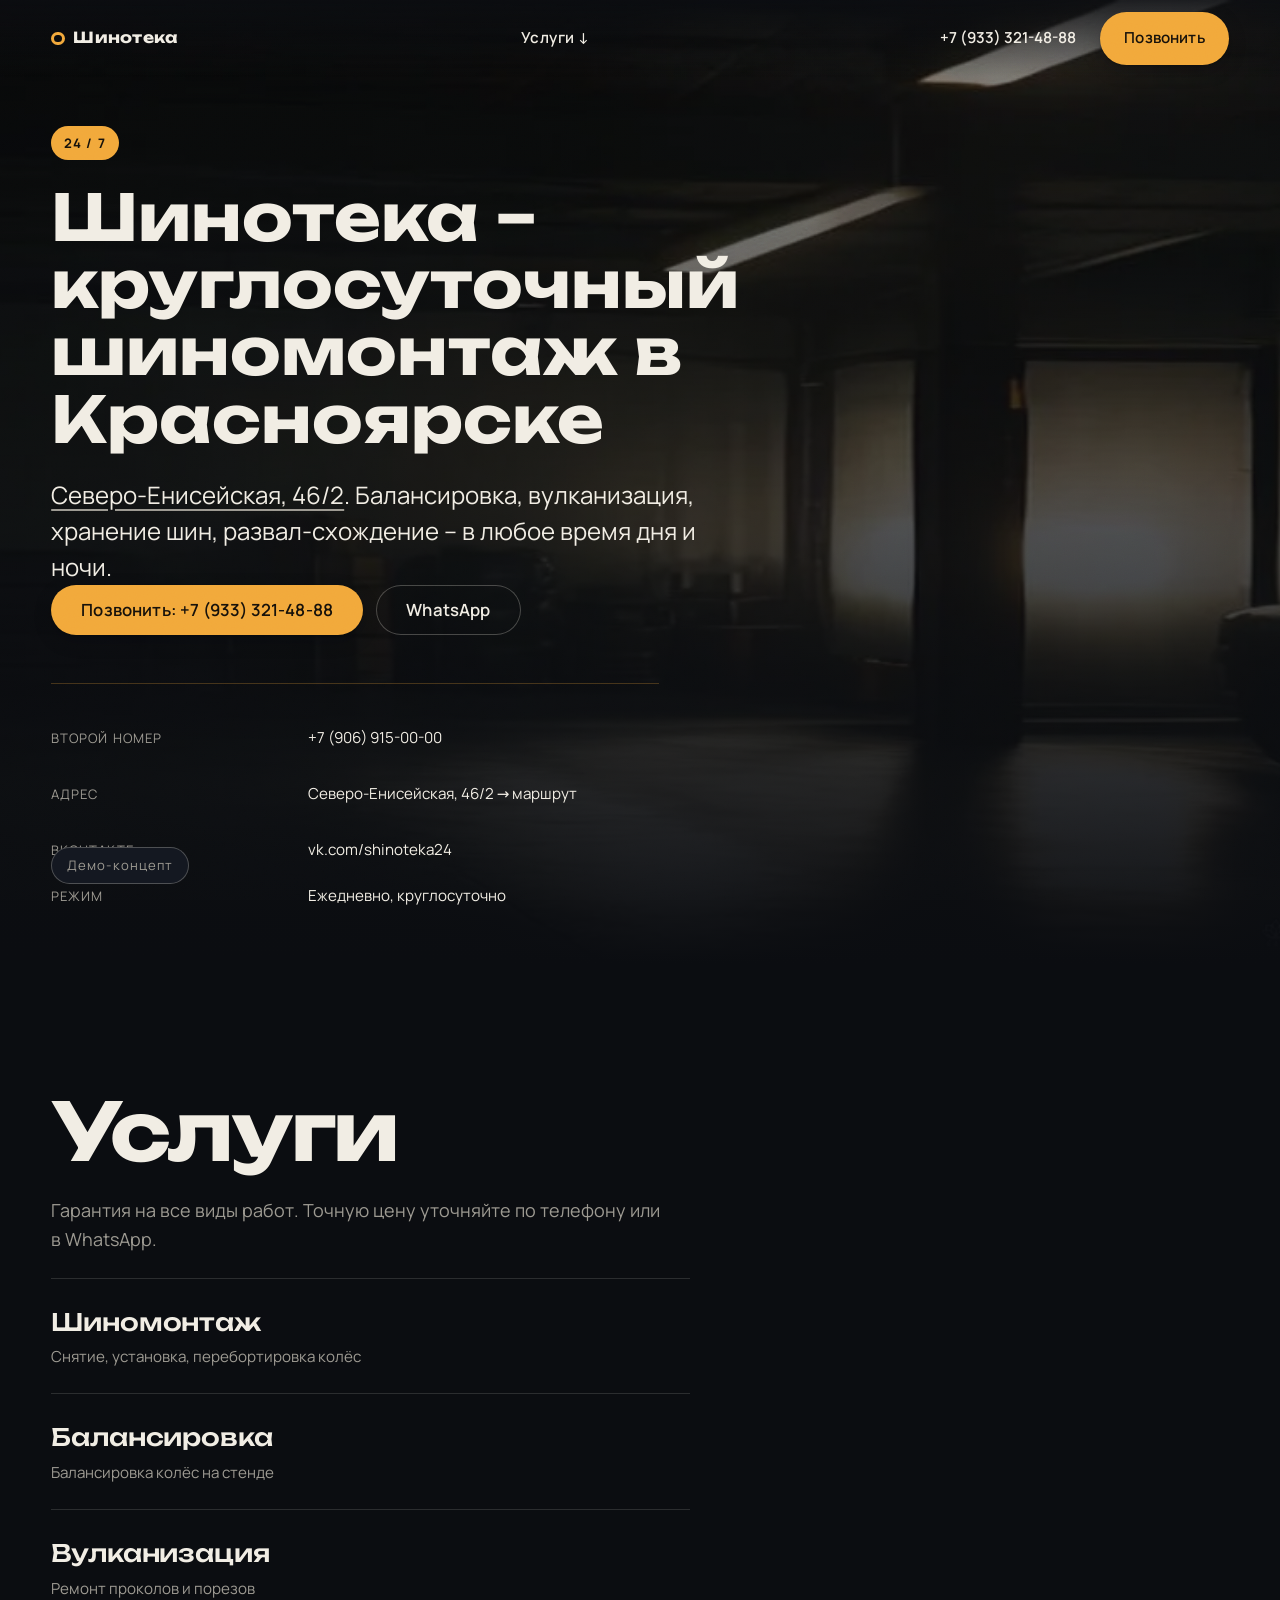
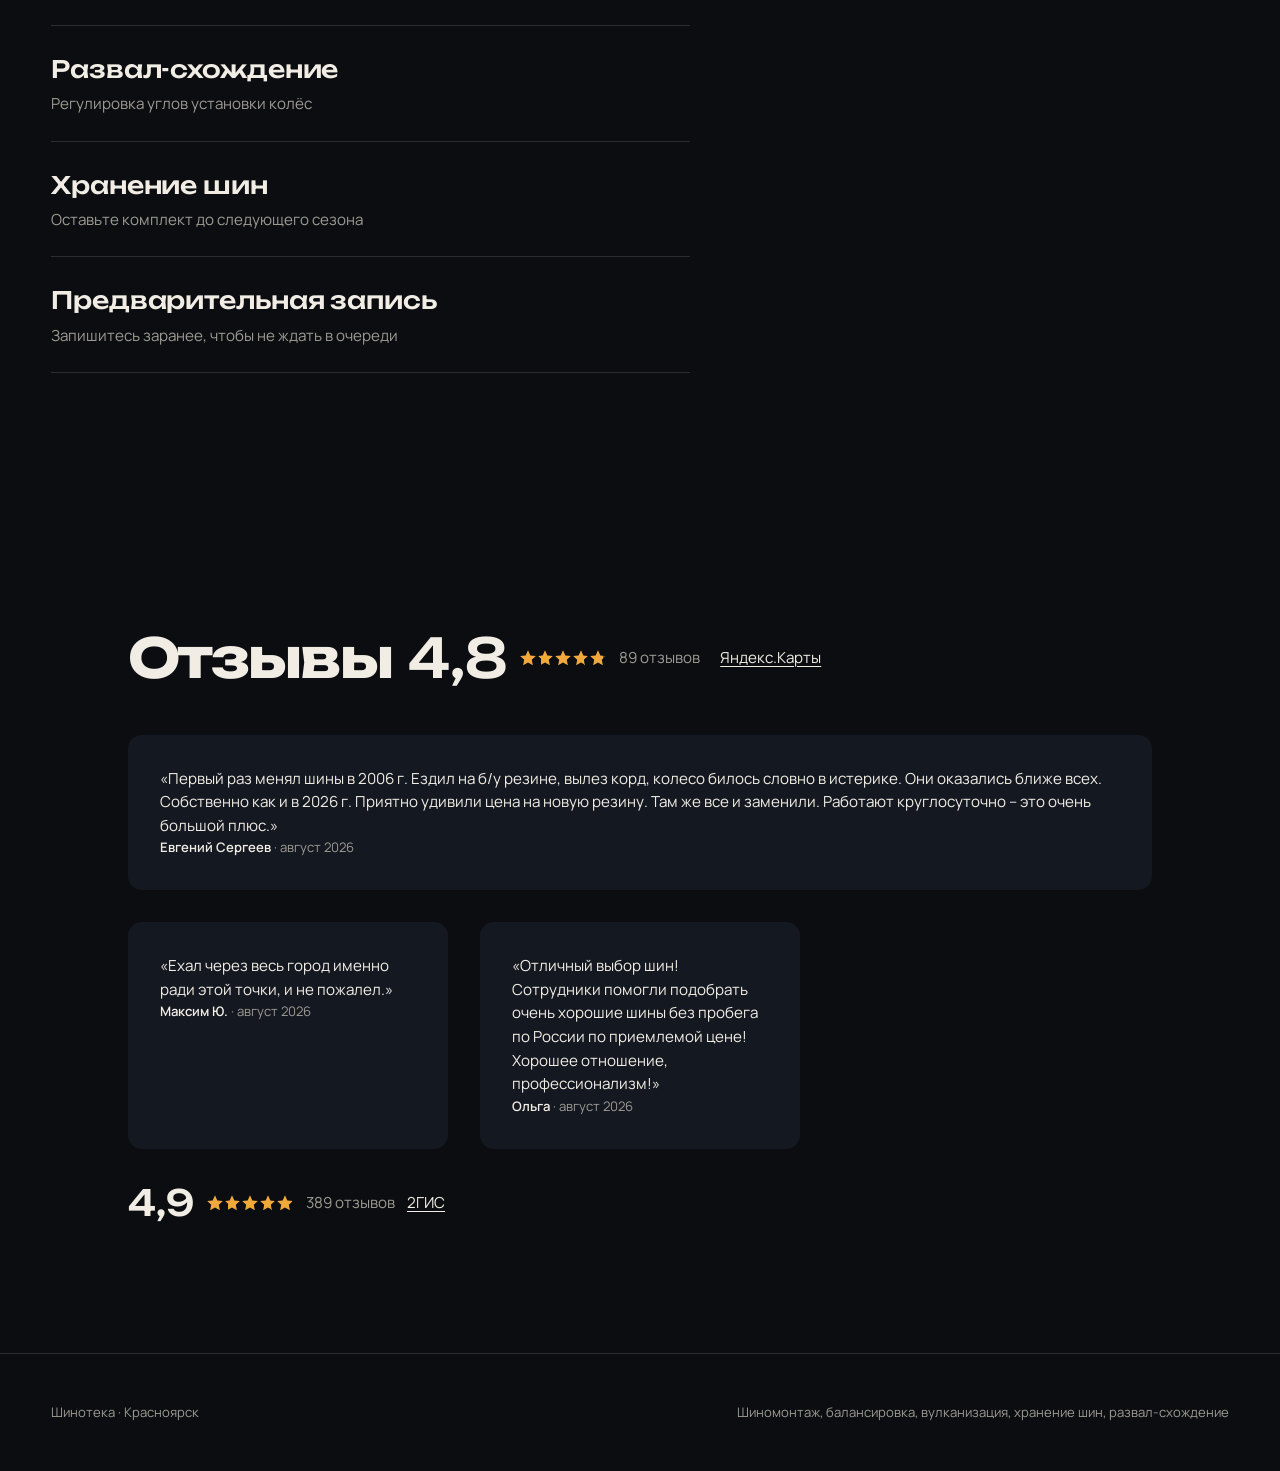
==== index.html @ 6f59c238 "Первая публикация 06.11 09:35" ====
<!doctype html>
<html lang="ru">
<head>
<meta charset="utf-8">
<meta name="viewport" content="width=device-width, initial-scale=1, viewport-fit=cover">
<title>Шинотека · круглосуточный шиномонтаж в Красноярске</title>
<meta name="description" content="Шиномонтаж на Северо-Енисейской, 46/2, Красноярск: круглосуточно, без выходных. Балансировка, вулканизация, хранение шин, развал-схождение.">
<meta property="og:type" content="website">
<meta property="og:locale" content="ru_RU">
<meta property="og:site_name" content="Шинотека">
<meta property="og:title" content="Круглосуточный шиномонтаж в Красноярске – Шинотека">
<meta property="og:description" content="Шиномонтаж на Северо-Енисейской, 46/2: круглосуточно, без выходных. Балансировка, вулканизация, хранение шин.">
<meta property="og:image" content="assets/og.jpg">
<meta property="og:image:width" content="1200">
<meta property="og:image:height" content="630">
<meta name="twitter:card" content="summary_large_image">
<meta name="robots" content="noindex, nofollow">
<link rel="preload" as="image" href="assets/hero-m.webp" media="(max-width: 860px)" fetchpriority="high">
<link rel="preload" as="image" href="assets/hero.webp" media="(min-width: 861px)" fetchpriority="high">
<link rel="preload" as="font" type="font/woff2" href="assets/fonts/unbounded-cyrillic.woff2" crossorigin>
<link rel="preload" as="font" type="font/woff2" href="assets/fonts/manrope-cyrillic.woff2" crossorigin>
<link rel="stylesheet" href="assets/fonts/fonts.css">
<link rel="icon" href="data:image/svg+xml,%3Csvg xmlns=%27http://www.w3.org/2000/svg%27 viewBox=%270 0 32 32%27%3E%3Ccircle cx=%2716%27 cy=%2716%27 r=%2711%27 fill=%27none%27 stroke=%27%23f2a93b%27 stroke-width=%276%27/%3E%3C/svg%3E">
<link rel="stylesheet" href="vibe.css">
<style>
  .v-page {
    --v-canvas: #0b0d11; --v-surface: #141821;
    --v-ink: #f1ede4; --v-ink-soft: #9d9a92;
    --v-accent: #f2a93b; --v-accent-ink: #16110a;
    --v-font-display: "Unbounded", "Arial Black", system-ui, sans-serif;
    --v-font-text: "Manrope", "Segoe UI", system-ui, sans-serif;
    --v-shadow-color: 4 6 12;
    --v-canvas-rgb: 11 13 17;
    --v-accent-rgb: 242 169 59;
  }

  /* шапка */
  .bar { position: fixed; inset: 0 0 auto 0; z-index: 30; display: flex; align-items: center; justify-content: space-between;
    padding: var(--v-3) var(--v-gutter); gap: var(--v-4);
    background: linear-gradient(to bottom, rgb(var(--v-canvas-rgb) / .85), rgb(var(--v-canvas-rgb) / 0));
    transition: background-color .3s var(--v-ease-out), box-shadow .3s var(--v-ease-out); }
  .bar.is-scrolled { background: rgb(var(--v-canvas-rgb) / .78); -webkit-backdrop-filter: blur(12px); backdrop-filter: blur(12px);
    box-shadow: 0 1px 0 var(--v-hair); }
  .bar__mark { font-family: var(--v-font-display); font-weight: 700; font-size: var(--v-t-sm); letter-spacing: .02em; text-decoration: none;
    display: inline-flex; align-items: center; gap: .55em; min-height: 44px; white-space: nowrap; }
  .bar__mark i { width: .9em; height: .9em; border-radius: 50%; border: .22em solid var(--v-accent); display: inline-block; }
  .bar__center { flex: 1; display: flex; justify-content: center; }
  .bar__services { font-size: .95rem; padding: .55em 1.2em; font-weight: 600; letter-spacing: .03em; color: var(--v-ink-soft); text-decoration: none; min-height: 44px; display: inline-flex; align-items: center; }
  .bar__right { display: flex; align-items: center; gap: var(--v-4); }
  .bar__tel { text-decoration: none; font-weight: 600; font-size: var(--v-t-sm); color: var(--v-ink); display: inline-flex; align-items: center; min-height: 44px; padding: 0 var(--v-2); }
  .bar__right .v-btn--fill { background: var(--v-accent); color: var(--v-accent-ink); }
  @media (max-width: 700px) {
    .bar__tel { display: none; }
    .bar__services { font-size: .85rem; padding: .5em 1.2em; }
    .bar__right .v-btn:not(.bar__services) { padding: 0 1em; min-height: 44px; font-size: .8rem; }
    .bar__right { gap: var(--v-2); }
    .bar__mark { font-size: .85rem; }
  }
  @media (max-width: 860px) { .bar.is-scrolled { background: rgb(var(--v-canvas-rgb) / .96); } }

  /* hero + контакты (совмещённый экран) */
  .hero { position: relative; min-height: 100svh; display: flex; flex-direction: column; justify-content: center;
    padding: clamp(6rem, 14vh, 9rem) var(--v-gutter) clamp(3rem, 6vh, 5rem); overflow: hidden; }
  .hero__bg { position: absolute; inset: 0; z-index: 0; }
  .hero__bg img { width: 100%; height: 100%; object-fit: cover; }
  .hero__bg::after { content: ""; position: absolute; inset: 0;
    background: linear-gradient(to bottom, rgb(var(--v-canvas-rgb) / .5) 0%, rgb(var(--v-canvas-rgb) / .7) 50%, var(--v-canvas) 100%); }
  .hero__content { position: relative; z-index: 1; max-width: 56rem; }
  .hero__badge { display: inline-flex; align-items: center; gap: .5em; margin-bottom: var(--v-5);
    background: var(--v-accent); color: var(--v-accent-ink); font-weight: 700; font-size: var(--v-t-xs);
    letter-spacing: var(--v-track-wide); text-transform: uppercase; padding: .5em 1em; border-radius: 999px; }
  .hero h1 { font-family: var(--v-font-display); font-weight: 700; font-size: clamp(2rem, 1.2rem + 3.5vw, 4rem);
    line-height: 1.05; margin-bottom: var(--v-5); }
  .hero__lede { font-size: var(--v-t-lg); color: var(--v-ink); opacity: .9; max-width: 44ch; margin-bottom: var(--v-7); line-height: 1.5; }
  .hero__lede a { color: inherit; text-decoration: underline; text-underline-offset: .2em; text-decoration-color: var(--v-ink-soft); }
  .hero__cta { display: flex; flex-wrap: wrap; gap: var(--v-3); margin-bottom: var(--v-7); }
  .hero__cta .v-btn { font-size: 1.05rem; padding: .7em 1.8em; }
  .hero__contacts { display: grid; grid-template-columns: auto auto; gap: var(--v-3) var(--v-8); align-items: center;
    padding-top: var(--v-6); border-top: 1px solid rgb(var(--v-accent-rgb) / .25); max-width: 38rem; }
  .hero__contacts a { color: var(--v-ink); text-decoration: none; font-size: var(--v-t-sm); display: inline-flex; align-items: center; min-height: 44px; }
  .hero__contacts a:hover { color: var(--v-accent); }
  .hero__contacts .contact-label { color: var(--v-ink-soft); font-size: var(--v-t-xs); letter-spacing: var(--v-track-wide); text-transform: uppercase; }
  @media (max-width: 600px) {
    .hero__contacts { grid-template-columns: 1fr; gap: var(--v-2); }
  }

  /* услуги */
  .services { display: grid; grid-template-columns: 1.3fr .9fr; gap: var(--v-9); align-items: start; }
  .services__list li { display: grid; grid-template-columns: 1fr; gap: var(--v-1); padding: var(--v-5) 0; border-top: 1px solid var(--v-hair); }
  .services__list li:last-child { border-bottom: 1px solid var(--v-hair); }
  .services__list h3 { font-family: var(--v-font-display); font-weight: 500; font-size: var(--v-t-lg); letter-spacing: var(--v-track-normal); }
  .services__list p { color: var(--v-ink-soft); font-size: var(--v-t-sm); max-width: 44ch; }
  .services__fig { position: sticky; top: var(--v-8); border-radius: var(--v-radius); overflow: hidden; box-shadow: var(--v-e2), var(--v-edge); aspect-ratio: 3 / 4; }
  .services__fig img { width: 100%; height: 100%; object-fit: cover; }
  .services__fig figcaption { position: absolute; left: var(--v-5); bottom: var(--v-5); right: var(--v-5); font-size: var(--v-t-sm); color: var(--v-ink); z-index: 1; }
  .services__fig::after { content: ""; position: absolute; inset: auto 0 0 0; height: 55%; background: linear-gradient(to top, rgb(0 0 0 / .85), rgb(0 0 0 / .4) 50%, transparent); }
  @media (max-width: 860px) {
    .services { grid-template-columns: 1fr; gap: var(--v-7); }
    .services__fig { aspect-ratio: 4 / 3; position: static; }
  }

  /* отзывы (классический вид) */
  .reviews { max-width: 64rem; margin: 0 auto; }
  .reviews__head { display: flex; flex-wrap: wrap; gap: var(--v-4); align-items: center; margin-bottom: var(--v-7); }
  .reviews__rating { display: flex; align-items: center; gap: var(--v-3); font-size: var(--v-t-sm); flex-wrap: wrap; }
  .reviews__rating a { display: inline-flex; align-items: center; min-height: 44px; padding: 0 var(--v-2); }
  .reviews__num { font-family: var(--v-font-display); font-size: var(--v-t-2xl); line-height: 1; }
  .reviews__stars { --size: 1.1rem; display: inline-block; width: calc(var(--size) * 5); height: var(--size);
    background: linear-gradient(90deg, var(--v-accent) calc(var(--r, 0) / 5 * 100%), var(--v-hair-strong) 0);
    -webkit-mask: url("data:image/svg+xml,%3Csvg xmlns='http://www.w3.org/2000/svg' viewBox='0 0 20 20'%3E%3Cpath d='M10 1.5l2.6 5.6 6.1.7-4.5 4.2 1.2 6L10 15l-5.4 3 1.2-6L1.3 7.8l6.1-.7z'/%3E%3C/svg%3E") 0 0 / var(--size) var(--size) repeat-x;
    mask: url("data:image/svg+xml,%3Csvg xmlns='http://www.w3.org/2000/svg' viewBox='0 0 20 20'%3E%3Cpath d='M10 1.5l2.6 5.6 6.1.7-4.5 4.2 1.2 6L10 15l-5.4 3 1.2-6L1.3 7.8l6.1-.7z'/%3E%3C/svg%3E") 0 0 / var(--size) var(--size) repeat-x; }
  .reviews__list { display: grid; grid-template-columns: repeat(3, 1fr); gap: var(--v-6); }
  .reviews__item { background: var(--v-surface); border-radius: var(--v-radius); padding: var(--v-6); }
  .reviews__text { font-size: var(--v-t-sm); line-height: 1.55; text-wrap: pretty; }
  .reviews__meta { margin-top: var(--v-4); font-size: var(--v-t-xs); color: var(--v-ink-soft); }
  .reviews__meta b { color: var(--v-ink); font-weight: 600; }
  .reviews__platforms { margin-top: var(--v-6); display: flex; flex-wrap: wrap; gap: var(--v-6); align-items: center; }
  .reviews__platform { display: flex; align-items: center; gap: var(--v-3); font-size: var(--v-t-sm); }
  .reviews__platform .reviews__num { font-size: var(--v-t-xl); }
  .reviews__platform a { min-height: 44px; display: inline-flex; align-items: center; font-size: var(--v-t-sm); }
  .reviews__item:first-child { grid-column: 1 / -1; }
  @media (max-width: 860px) { .reviews__list { grid-template-columns: 1fr; } .reviews__item:first-child { grid-column: auto; } }

  /* подвал */
  .foot { padding: var(--v-7) var(--v-gutter); display: flex; justify-content: space-between; gap: var(--v-4);
    border-top: 1px solid var(--v-hair); font-size: var(--v-t-xs); color: var(--v-ink-soft); flex-wrap: wrap; }

  /* демо-плашка */
  .demo-badge { position: fixed; bottom: var(--v-4); left: var(--v-gutter); z-index: 40;
    background: var(--v-surface); border: 1px solid var(--v-hair-strong); border-radius: 999px;
    padding: .55em 1.1em; font-size: var(--v-t-xs); color: var(--v-ink-soft); letter-spacing: var(--v-track-wide);
    backdrop-filter: blur(8px); -webkit-backdrop-filter: blur(8px); pointer-events: none; }
</style>
<script type="application/ld+json">
{
  "@context": "https://schema.org",
  "@type": "AutoRepair",
  "name": "Шинотека",
  "description": "Круглосуточный шиномонтаж в Красноярске: балансировка, вулканизация, хранение шин, развал-схождение",
  "address": {
    "@type": "PostalAddress",
    "streetAddress": "Северо-Енисейская улица, 46/2",
    "addressLocality": "Красноярск",
    "addressCountry": "RU"
  },
  "telephone": ["+7 (933) 321-48-88", "+7 (906) 915-00-00"],
  "openingHours": "Mo-Su 00:00-23:59",
  "aggregateRating": {
    "@type": "AggregateRating",
    "ratingValue": "4.8",
    "reviewCount": "89",
    "bestRating": "5"
  }
}
</script>
</head>
<body>
<div class="v-page">
  <span data-v-progress aria-hidden="true"></span>
  <div class="v-grain" aria-hidden="true"></div>

  <header class="bar">
    <a class="bar__mark" href="#top"><i aria-hidden="true"></i>Шинотека</a>
    <div class="bar__center">
      <a class="bar__services" href="#uslugi">Услуги ↓</a>
    </div>
    <nav class="bar__right" aria-label="Быстрые ссылки">
      <a class="bar__tel" href="tel:+79333214888">+7 (933) 321-48-88</a>
      <a class="v-btn v-btn--fill" href="tel:+79333214888">Позвонить</a>
    </nav>
  </header>

  <main id="top">

    <!-- Hero + контакты (один экран) -->
    <section class="hero" data-v-act="flow" data-v-drift="#0b0d11" aria-label="Круглосуточный шиномонтаж">
      <div class="hero__bg">
        <picture>
          <source media="(max-width: 860px)" srcset="assets/hero-m.webp">
          <img src="assets/hero.webp" alt="" width="1920" height="1067" fetchpriority="high">
        </picture>
      </div>
      <div class="hero__content" data-v-in data-v-stagger="70">
        <div class="hero__badge">24 / 7</div>
        <h1>Шинотека – круглосуточный шиномонтаж в Красноярске</h1>
        <p class="hero__lede"><a href="https://yandex.ru/maps/org/shinoteka/226914570313/" rel="noopener" target="_blank">Северо-Енисейская, 46/2</a>. Балансировка, вулканизация, хранение шин, развал-схождение – в любое время дня и ночи.</p>
        <div class="hero__cta">
          <a class="v-btn" href="tel:+79333214888">Позвонить: +7 (933) 321-48-88</a>
          <a class="v-btn v-btn--ghost" href="https://wa.me/79069150000" target="_blank" rel="noopener">WhatsApp</a>
        </div>
        <div class="hero__contacts">
          <span class="contact-label">Второй номер</span>
          <a href="tel:+79069150000">+7 (906) 915-00-00</a>
          <span class="contact-label">Адрес</span>
          <a href="https://yandex.ru/maps/org/shinoteka/226914570313/" target="_blank" rel="noopener">Северо-Енисейская, 46/2 → маршрут</a>
          <span class="contact-label">ВКонтакте</span>
          <a href="https://vk.com/shinoteka24" target="_blank" rel="noopener">vk.com/shinoteka24</a>
          <span class="contact-label">Режим</span>
          <span style="font-size: var(--v-t-sm)">Ежедневно, круглосуточно</span>
        </div>
      </div>
    </section>

    <!-- Услуги -->
    <section class="v-section" data-v-act="flow" data-v-drift="#0b0d11" id="uslugi" aria-label="Услуги">
      <div class="v-wrap services">
        <div class="v-stack" data-v-in data-v-stagger="60">
          <h2 class="v-display v-display--lg">Услуги</h2>
          <p class="v-body v-soft">Гарантия на все виды работ. Точную цену уточняйте по телефону или в WhatsApp.</p>
          <ul class="services__list">
            <li><h3>Шиномонтаж</h3><p>Снятие, установка, перебортировка колёс</p></li>
            <li><h3>Балансировка</h3><p>Балансировка колёс на стенде</p></li>
            <li><h3>Вулканизация</h3><p>Ремонт проколов и порезов</p></li>
            <li><h3>Развал-схождение</h3><p>Регулировка углов установки колёс</p></li>
            <li><h3>Хранение шин</h3><p>Оставьте комплект до следующего сезона</p></li>
            <li><h3>Предварительная запись</h3><p>Запишитесь заранее, чтобы не ждать в очереди</p></li>
          </ul>
        </div>
        <figure class="services__fig" data-v-reveal="up" data-v-reveal-at="0.12 0.45">
          <img src="assets/stack.webp" alt="Комплект шин на стеллаже хранения" width="1200" height="1600" loading="lazy" decoding="async">
          <figcaption>Хранение шин на стеллаже</figcaption>
        </figure>
      </div>
    </section>

    <!-- Отзывы (классический вид) -->
    <section class="v-section" data-v-act="flow" data-v-drift="#0d1016" id="otzyvy" aria-label="Отзывы">
      <div class="v-wrap reviews">
        <div class="reviews__head" data-v-in>
          <h2 class="v-display v-display--md">Отзывы</h2>
          <div class="reviews__rating">
            <span class="reviews__num v-nums">4,8</span>
            <span class="reviews__stars" style="--r: 4.8" role="img" aria-label="рейтинг 4,8 из 5"></span>
            <span class="v-soft">89 отзывов</span>
            <a href="https://yandex.ru/maps/org/shinoteka/226914570313/" target="_blank" rel="noopener">Яндекс.Карты</a>
          </div>
        </div>
        <ul class="reviews__list" data-v-in data-v-stagger="90">
          <li class="reviews__item">
            <p class="reviews__text">«Первый раз менял шины в 2006 г. Ездил на б/у резине, вылез корд, колесо билось словно в истерике. Они оказались ближе всех. Собственно как и в 2026 г. Приятно удивили цена на новую резину. Там же все и заменили. Работают круглосуточно – это очень большой плюс.»</p>
            <p class="reviews__meta"><b>Евгений Сергеев</b> · август 2026</p>
          </li>
          <li class="reviews__item">
            <p class="reviews__text">«Ехал через весь город именно ради этой точки, и не пожалел.»</p>
            <p class="reviews__meta"><b>Максим Ю.</b> · август 2026</p>
          </li>
          <li class="reviews__item">
            <p class="reviews__text">«Отличный выбор шин! Сотрудники помогли подобрать очень хорошие шины без пробега по России по приемлемой цене! Хорошее отношение, профессионализм!»</p>
            <p class="reviews__meta"><b>Ольга</b> · август 2026</p>
          </li>
        </ul>
        <div class="reviews__platforms" data-v-in>
          <div class="reviews__platform">
            <span class="reviews__num v-nums">4,9</span>
            <span class="reviews__stars" style="--r: 4.9" role="img" aria-label="рейтинг 4,9 из 5"></span>
            <span class="v-soft">389 отзывов</span>
            <a href="https://2gis.ru/krasnoyarsk/firm/985690700559253" target="_blank" rel="noopener">2ГИС</a>
          </div>
        </div>
      </div>
    </section>

  </main>

  <footer class="foot">
    <span>Шинотека · Красноярск</span>
    <span>Шиномонтаж, балансировка, вулканизация, хранение шин, развал-схождение</span>
  </footer>

  <div class="demo-badge" aria-hidden="true">Демо-концепт</div>
</div>

<script src="vibe.js"></script>
<script>
  Vibe.mount(document.querySelector('.v-page'));

  // Без анимаций (в Windows выключены «Эффекты анимации» → prefers-reduced-motion): движок vibe.js показывает
  // все реплики сразу, и реплики, стоящие в одном месте, ложатся друг на друга. Здесь они сменяются мгновенно,
  // по тем же порогам прокрутки, что и с анимацией. Реплики одного родителя с разными окнами – группа: видны
  // только самые проявленные (несколько, если проявлены одинаково, например оффер и стикеры с общим окном).
  (function () {
    if (!window.matchMedia('(prefers-reduced-motion: reduce)').matches) return;
    function num(s, d) { var n = parseFloat(s); return isNaN(n) ? d : n; }
    var items = [];
    document.querySelectorAll('[data-v-act]').forEach(function (act) {
      act.querySelectorAll('[data-v-cue]').forEach(function (el) {
        if (el.closest('[data-v-act]') !== act) return;
        var a = (el.getAttribute('data-v-cue') || '').trim().split(/\s+/);
        var from = num(a[0], 0), to = num(a[1], 1), win = Math.max(Math.min(to, 1) - from, 0.0001);
        var ri = a.length > 2 ? num(a[2], 0.3 * win) : 0.3 * win;
        var ro = a.length > 3 ? num(a[3], 0.3 * win) : 0.3 * win;
        items.push({ act: act, el: el, from: from, to: to, ri: ri, ro: ro, hold: a.length < 2, on: null });
      });
    });
    function opa(c, p) {
      var q = c.ri <= 0 ? (p >= c.from ? 1 : 0) : Math.min(Math.max((p - c.from) / c.ri, 0), 1);
      if (c.hold) return q;
      var out = c.ro <= 0 ? ((p >= c.to && c.to < 1) ? 0 : 1) : 1 - Math.min(Math.max((p - (c.to - c.ro)) / c.ro, 0), 1);
      return Math.min(q, out);
    }
    var groups = new Map();
    items.forEach(function (c) { var k = c.el.parentNode; if (!groups.has(k)) groups.set(k, []); groups.get(k).push(c); });
    groups.forEach(function (g) {
      var seq = g.length > 1 && g.some(function (c) { return c.from !== g[0].from || c.to !== g[0].to; });
      g.forEach(function (c) { c.group = seq ? g : null; });
    });
    function loop() {
      items.forEach(function (c) { c.o = opa(c, num(c.act.style.getPropertyValue('--v-p'), 0)); });
      items.forEach(function (c) {
        var on;
        if (c.group) {
          var max = 0;
          c.group.forEach(function (d) { if (d.o > max) max = d.o; });
          on = max > 0.02 && c.o >= max - 0.01;
        } else on = c.o > 0.5;
        if (on !== c.on) { c.on = on; c.el.style.visibility = on ? '' : 'hidden'; }
      });
      requestAnimationFrame(loop);
    }
    loop();
  })();

  (function () {
    var bar = document.querySelector('.bar'), on = null;
    function tick() { var s = window.scrollY > 40; if (s !== on) { on = s; bar.classList.toggle('is-scrolled', s); } }
    window.addEventListener('scroll', tick, { passive: true }); tick();
  })();
</script>
</body>
</html>
---- assets/fonts/fonts.css ----
/* Самохостинг шрифтов: Manrope 400–700 (variable), Unbounded 500–700 (variable), кириллица + латиница. Источник: Google Fonts. */
/* cyrillic-ext */
@font-face {
  font-family: 'Manrope';
  font-style: normal;
  font-weight: 400 700;
  font-display: swap;
  src: url(manrope-cyrillic-ext.woff2) format('woff2');
  unicode-range: U+0460-052F, U+1C80-1C8A, U+20B4, U+2DE0-2DFF, U+A640-A69F, U+FE2E-FE2F;
}
/* cyrillic */
@font-face {
  font-family: 'Manrope';
  font-style: normal;
  font-weight: 400 700;
  font-display: swap;
  src: url(manrope-cyrillic.woff2) format('woff2');
  unicode-range: U+0301, U+0400-045F, U+0490-0491, U+04B0-04B1, U+2116;
}
/* latin-ext */
@font-face {
  font-family: 'Manrope';
  font-style: normal;
  font-weight: 400 700;
  font-display: swap;
  src: url(manrope-latin-ext.woff2) format('woff2');
  unicode-range: U+0100-02BA, U+02BD-02C5, U+02C7-02CC, U+02CE-02D7, U+02DD-02FF, U+0304, U+0308, U+0329, U+1D00-1DBF, U+1E00-1E9F, U+1EF2-1EFF, U+2020, U+20A0-20AB, U+20AD-20C0, U+2113, U+2C60-2C7F, U+A720-A7FF;
}
/* latin */
@font-face {
  font-family: 'Manrope';
  font-style: normal;
  font-weight: 400 700;
  font-display: swap;
  src: url(manrope-latin.woff2) format('woff2');
  unicode-range: U+0000-00FF, U+0131, U+0152-0153, U+02BB-02BC, U+02C6, U+02DA, U+02DC, U+0304, U+0308, U+0329, U+2000-206F, U+20AC, U+2122, U+2191, U+2193, U+2212, U+2215, U+FEFF, U+FFFD;
}
/* cyrillic-ext */
@font-face {
  font-family: 'Unbounded';
  font-style: normal;
  font-weight: 500 700;
  font-display: swap;
  src: url(unbounded-cyrillic-ext.woff2) format('woff2');
  unicode-range: U+0460-052F, U+1C80-1C8A, U+20B4, U+2DE0-2DFF, U+A640-A69F, U+FE2E-FE2F;
}
/* cyrillic */
@font-face {
  font-family: 'Unbounded';
  font-style: normal;
  font-weight: 500 700;
  font-display: swap;
  src: url(unbounded-cyrillic.woff2) format('woff2');
  unicode-range: U+0301, U+0400-045F, U+0490-0491, U+04B0-04B1, U+2116;
}
/* latin */
@font-face {
  font-family: 'Unbounded';
  font-style: normal;
  font-weight: 500 700;
  font-display: swap;
  src: url(unbounded-latin.woff2) format('woff2');
  unicode-range: U+0000-00FF, U+0131, U+0152-0153, U+02BB-02BC, U+02C6, U+02DA, U+02DC, U+0304, U+0308, U+0329, U+2000-206F, U+20AC, U+2122, U+2191, U+2193, U+2212, U+2215, U+FEFF, U+FFFD;
}
/* Знак рубля U+20BD в Unbounded лежит в latin-ext (118 КБ ради одного символа). Берём его из Manrope. */
@font-face {
  font-family: 'Unbounded';
  font-style: normal;
  font-weight: 500 700;
  font-display: swap;
  src: url(manrope-latin-ext.woff2) format('woff2');
  unicode-range: U+20BD;
}
---- vibe.css ----
/* ============================================================================
   vibe.css – пол вкуса для «Вайб-сайта»
   ----------------------------------------------------------------------------
   Два слоя:
     ТОКЕНЫ  – то, что меняем под бренд: 6 цветов, 2 шрифта. Остальное выводится.
     МЕХАНИКА – то, что двигает движок ([data-v-*]). Не перекрашивать.
   Всё завёрнуто в .v-page, чтобы не конфликтовать со стилями Тильды.
   ========================================================================== */

.v-page {
  /* --- цвета: 6 ролей, один акцент ------------------------------------- */
  --v-canvas:     #0b0c0e;   /* фон страницы (drift меняет его)            */
  --v-surface:    #15171b;   /* всё, что приподнято над фоном              */
  --v-ink:        #f2efe9;   /* основной текст                             */
  --v-ink-soft:   #a09b93;   /* вторичный текст, тонированный, не серый    */
  --v-accent:     #f2a93b;   /* ОДИН акцент                                */
  --v-accent-ink: #14110b;   /* текст на акценте                           */

  --v-hair: color-mix(in oklab, var(--v-ink) 14%, transparent);
  --v-hair-strong: color-mix(in oklab, var(--v-ink) 26%, transparent);

  /* --- шрифты: максимум две гарнитуры ----------------------------------- */
  --v-font-display: "Unbounded", "Arial Black", system-ui, sans-serif;
  --v-font-text: "Manrope", "Segoe UI", system-ui, sans-serif;

  /* --- размерная шкала (плавная) ---------------------------------------- */
  --v-t-xs:   clamp(0.75rem, 0.72rem + 0.15vw, 0.82rem);
  --v-t-sm:   clamp(0.875rem, 0.84rem + 0.18vw, 0.95rem);
  --v-t-base: clamp(1rem, 0.96rem + 0.22vw, 1.125rem);
  --v-t-lg:   clamp(1.2rem, 1.1rem + 0.5vw, 1.5rem);
  --v-t-xl:   clamp(1.6rem, 1.35rem + 1.2vw, 2.25rem);
  --v-t-2xl:  clamp(2rem, 1.5rem + 2.4vw, 3.4rem);
  --v-t-3xl:  clamp(2.6rem, 1.7rem + 4.2vw, 5rem);
  --v-t-4xl:  clamp(3rem, 1.6rem + 6.4vw, 7rem);

  --v-track-tight: -0.03em;
  --v-track-normal: -0.005em;
  --v-track-wide: 0.08em;

  /* --- отступы (база 4px) ----------------------------------------------- */
  --v-1: 0.25rem; --v-2: 0.5rem; --v-3: 0.75rem; --v-4: 1rem; --v-5: 1.5rem;
  --v-6: 2rem; --v-7: 3rem; --v-8: 4rem; --v-9: 6rem; --v-10: 8rem;
  --v-gutter: clamp(1.25rem, 4vw, 4rem);
  --v-section: clamp(4rem, 10vw, 9rem);
  --v-measure: 60ch;

  /* --- глубина и движение ----------------------------------------------- */
  --v-radius: 14px;
  --v-shadow-color: 0 0 0;
  --v-e1: 0 1px 2px rgb(var(--v-shadow-color) / .28), 0 6px 18px rgb(var(--v-shadow-color) / .22);
  --v-e2: 0 2px 6px rgb(var(--v-shadow-color) / .3), 0 18px 48px rgb(var(--v-shadow-color) / .32);
  --v-edge: inset 0 1px 0 color-mix(in oklab, var(--v-ink) 12%, transparent);
  --v-ease-out: cubic-bezier(0.23, 1, 0.32, 1);

  background: var(--v-canvas);
  color: var(--v-ink);
  font-family: var(--v-font-text);
  font-size: var(--v-t-base);
  line-height: 1.6;
  -webkit-font-smoothing: antialiased;
  text-rendering: optimizeLegibility;
  transition: background-color .7s var(--v-ease-out);
  overflow-x: clip;
  position: relative;
}

/* ------------------------------------------------------------ база ------ */
body:has(> .v-page) { margin: 0; }
.v-page *, .v-page *::before, .v-page *::after { box-sizing: border-box; }
.v-page h1, .v-page h2, .v-page h3, .v-page p, .v-page ul, .v-page figure { margin: 0; }
.v-page ul { padding: 0; list-style: none; }
.v-page img, .v-page video { display: block; max-width: 100%; height: auto; }
.v-page a { color: inherit; text-decoration-thickness: 1px; text-underline-offset: .18em; }
.v-page ::selection { background: var(--v-accent); color: var(--v-accent-ink); }
.v-page :focus-visible { outline: 2px solid var(--v-accent); outline-offset: 3px; border-radius: 3px; }
.v-page button { font: inherit; color: inherit; background: none; border: 0; cursor: pointer; }

/* ------------------------------------------------------------ типографика */
.v-display {
  font-family: var(--v-font-display);
  font-weight: var(--v-display-weight, 700);
  line-height: 1.02;
  letter-spacing: var(--v-track-tight);
  text-wrap: balance;
}
.v-display--xl { font-size: var(--v-t-4xl); line-height: .96; }
.v-display--lg { font-size: var(--v-t-3xl); }
.v-display--md { font-size: var(--v-t-2xl); line-height: 1.06; }
.v-display--sm { font-size: var(--v-t-xl); line-height: 1.1; }
.v-lede { font-size: var(--v-t-lg); line-height: 1.4; max-width: 34ch; text-wrap: pretty; }
.v-body { max-width: var(--v-measure); text-wrap: pretty; }
.v-soft { color: var(--v-ink-soft); }
.v-label {
  font-size: var(--v-t-xs); letter-spacing: var(--v-track-wide);
  text-transform: uppercase; color: var(--v-ink-soft);
}
.v-nums { font-variant-numeric: tabular-nums; }
@media (max-width: 700px) {
  .v-display--xl { font-size: var(--v-t-2xl); line-height: 1.02; }
  .v-display--lg { font-size: var(--v-t-xl); }
}

/* ------------------------------------------------------------ сетка ----- */
.v-wrap { width: min(100% - 2 * var(--v-gutter), 76rem); margin-inline: auto; }
.v-section { padding-block: var(--v-section); position: relative; }
.v-section--tight { padding-block: calc(var(--v-section) * .5); }
.v-stack { display: flex; flex-direction: column; gap: var(--v-5); }
.v-stack > * + .v-display { margin-top: var(--v-4); }

/* ------------------------------------------------------------ кнопки ---- */
.v-btn {
  display: inline-flex; align-items: center; gap: .6em;
  padding: .95em 1.6em; border-radius: 999px;
  font-weight: 600; font-size: var(--v-t-sm); letter-spacing: .01em;
  text-decoration: none; white-space: nowrap;
  background: var(--v-accent); color: var(--v-accent-ink);
  box-shadow: var(--v-e1);
  transition: transform .16s var(--v-ease-out), box-shadow .16s var(--v-ease-out), background-color .16s;
  will-change: transform;
}
.v-page a.v-btn { color: var(--v-accent-ink); } /* иначе .v-page a { color: inherit } перебивает цвет текста кнопки */
.v-page a.v-btn--ghost { color: var(--v-ink); }
.v-btn:hover { box-shadow: var(--v-e2); }
.v-btn:active { transform: scale(.97); }
.v-btn--ghost {
  background: transparent; color: var(--v-ink);
  box-shadow: inset 0 0 0 1px var(--v-hair-strong);
}
.v-btn--ghost:hover { box-shadow: inset 0 0 0 1px var(--v-ink); }

/* ============================================================ МЕХАНИКА == */

/* Акты: закреплённая сцена держится на экране всё время своего пролёта */
[data-v-act="pin"], [data-v-act="pan"] { position: relative; height: calc(var(--v-span, 2) * 100svh); }
[data-v-stage] {
  position: sticky; top: 0; height: 100svh; overflow: hidden;
  display: block;
}
[data-v-act="flow"] { position: relative; }

/* Слои и картинки на сцене */
.v-fill { position: absolute; inset: 0; }
.v-fill > img { width: 100%; height: 100%; object-fit: cover; }
.v-layer { position: absolute; inset: 0; pointer-events: none; will-change: transform; }
.v-layer > img { position: absolute; max-width: none; }

/* Текст на сцене: три привязки */
.v-copy { position: absolute; z-index: 3; max-width: min(46rem, 90vw); }
.v-copy--lead { left: var(--v-gutter); bottom: clamp(3rem, 12vh, 9rem); }
.v-copy--trail { right: var(--v-gutter); bottom: clamp(3rem, 12vh, 9rem); text-align: right; }
.v-copy--center { left: 50%; top: 50%; transform: translate(-50%, -50%); text-align: center; }
.v-copy--top { left: var(--v-gutter); top: clamp(5rem, 14vh, 9rem); }

/* Затемнение только там, где сидит текст: сосед текста, не его потомок */
.v-scrim { position: absolute; inset: 0; z-index: 2; pointer-events: none; }
.v-scrim--lead {
  background: radial-gradient(120% 90% at 0% 100%, rgb(0 0 0 / .78) 0%, rgb(0 0 0 / .45) 38%, transparent 70%);
}
.v-scrim--trail {
  background: radial-gradient(120% 90% at 100% 100%, rgb(0 0 0 / .78) 0%, rgb(0 0 0 / .45) 38%, transparent 70%);
}
.v-scrim--band {
  background: linear-gradient(to top, rgb(0 0 0 / .82) 0%, rgb(0 0 0 / .5) 32%, transparent 62%);
}
.v-scrim--light { --s: 255 255 255; }
.v-scrim--light.v-scrim--band {
  background: linear-gradient(to top, rgb(var(--s) / .9) 0%, rgb(var(--s) / .55) 34%, transparent 62%);
}
@media (max-width: 860px) {
  .v-copy--lead, .v-copy--trail { left: var(--v-gutter); right: var(--v-gutter); text-align: left; max-width: none; }
  .v-scrim--lead, .v-scrim--trail {
    background: linear-gradient(to top, rgb(0 0 0 / .82) 0%, rgb(0 0 0 / .5) 32%, transparent 62%);
  }
}

/* Реплики: движок пишет opacity и transform */
[data-v-cue] { will-change: opacity, transform; }
[data-v-cue]:not(.v-cue-on) { pointer-events: none; }

/* Кинетика: слова выезжают из-под маски; маска с запасом под хвосты букв */
.v-k { display: inline-block; overflow: hidden; vertical-align: bottom; padding-bottom: .14em; margin-bottom: -.14em; }
.v-ki { display: inline-block; will-change: transform, opacity; }

/* Шторка */
[data-v-reveal] { will-change: clip-path; }

/* Появление обычных секций: один раз, при входе */
[data-v-in] > * { opacity: 0; transform: translateY(14px); transition: opacity .62s var(--v-ease-out), transform .62s var(--v-ease-out); transition-delay: calc(var(--v-i, 0) * var(--v-stagger, 70ms)); }
[data-v-in].v-on > * { opacity: 1; transform: none; }
[data-v-in][data-v-in-self] { opacity: 0; transform: translateY(14px); transition: opacity .62s var(--v-ease-out), transform .62s var(--v-ease-out); }
[data-v-in][data-v-in-self] > * { opacity: 1; transform: none; transition: none; }
[data-v-in][data-v-in-self].v-on { opacity: 1; transform: none; }

/* Лента */
[data-v-pan] { display: flex; gap: var(--v-6); width: max-content; will-change: transform; }

/* Наклон и магнит */
[data-v-tilt] { transform-style: preserve-3d; will-change: transform; }
[data-v-magnet] { will-change: transform; }

/* Полоса прогресса */
[data-v-progress] { position: fixed; left: 0; top: 0; height: 2px; width: 100%; background: var(--v-accent); transform-origin: left; transform: scaleX(0); z-index: 50; pointer-events: none; }

/* Зерно: плоский тёмный фон полосит на реальных экранах */
.v-grain { position: fixed; inset: 0; pointer-events: none; z-index: 40; opacity: .045; mix-blend-mode: overlay;
  background-image: url("data:image/svg+xml,%3Csvg xmlns='http://www.w3.org/2000/svg' width='160' height='160'%3E%3Cfilter id='n'%3E%3CfeTurbulence type='fractalNoise' baseFrequency='.9' numOctaves='2' stitchTiles='stitch'/%3E%3C/filter%3E%3Crect width='100%25' height='100%25' filter='url(%23n)'/%3E%3C/svg%3E"); }

/* Тач: лента листается пальцем, сцена не закрепляется */
@media (pointer: coarse) {
  .v-page [data-v-act="pan"] { height: auto; }
  .v-page [data-v-act="pan"] [data-v-stage] { position: static; height: auto; overflow-x: auto; overflow-y: hidden; -webkit-overflow-scrolling: touch; scroll-snap-type: x proximity; scrollbar-width: none; }
  .v-page [data-v-act="pan"] [data-v-stage]::-webkit-scrollbar { display: none; }
  .v-page [data-v-pan] { transform: none !important; }
  .v-page [data-v-pan] > * { scroll-snap-align: start; }
}

/* Без анимаций: меньше и мягче, но не ноль */
@media (prefers-reduced-motion: reduce) {
  .v-page [data-v-cue], .v-page .v-ki { opacity: 1 !important; transform: none !important; }
  .v-page [data-v-reveal] { clip-path: none !important; }
  .v-page .v-layer { transform: none !important; }
  .v-page [data-v-in] > * { opacity: 1; transform: none; transition: none; }
  .v-page [data-v-act="pan"] [data-v-stage] { overflow-x: auto; }
  .v-page [data-v-pan] { transform: none !important; }
}
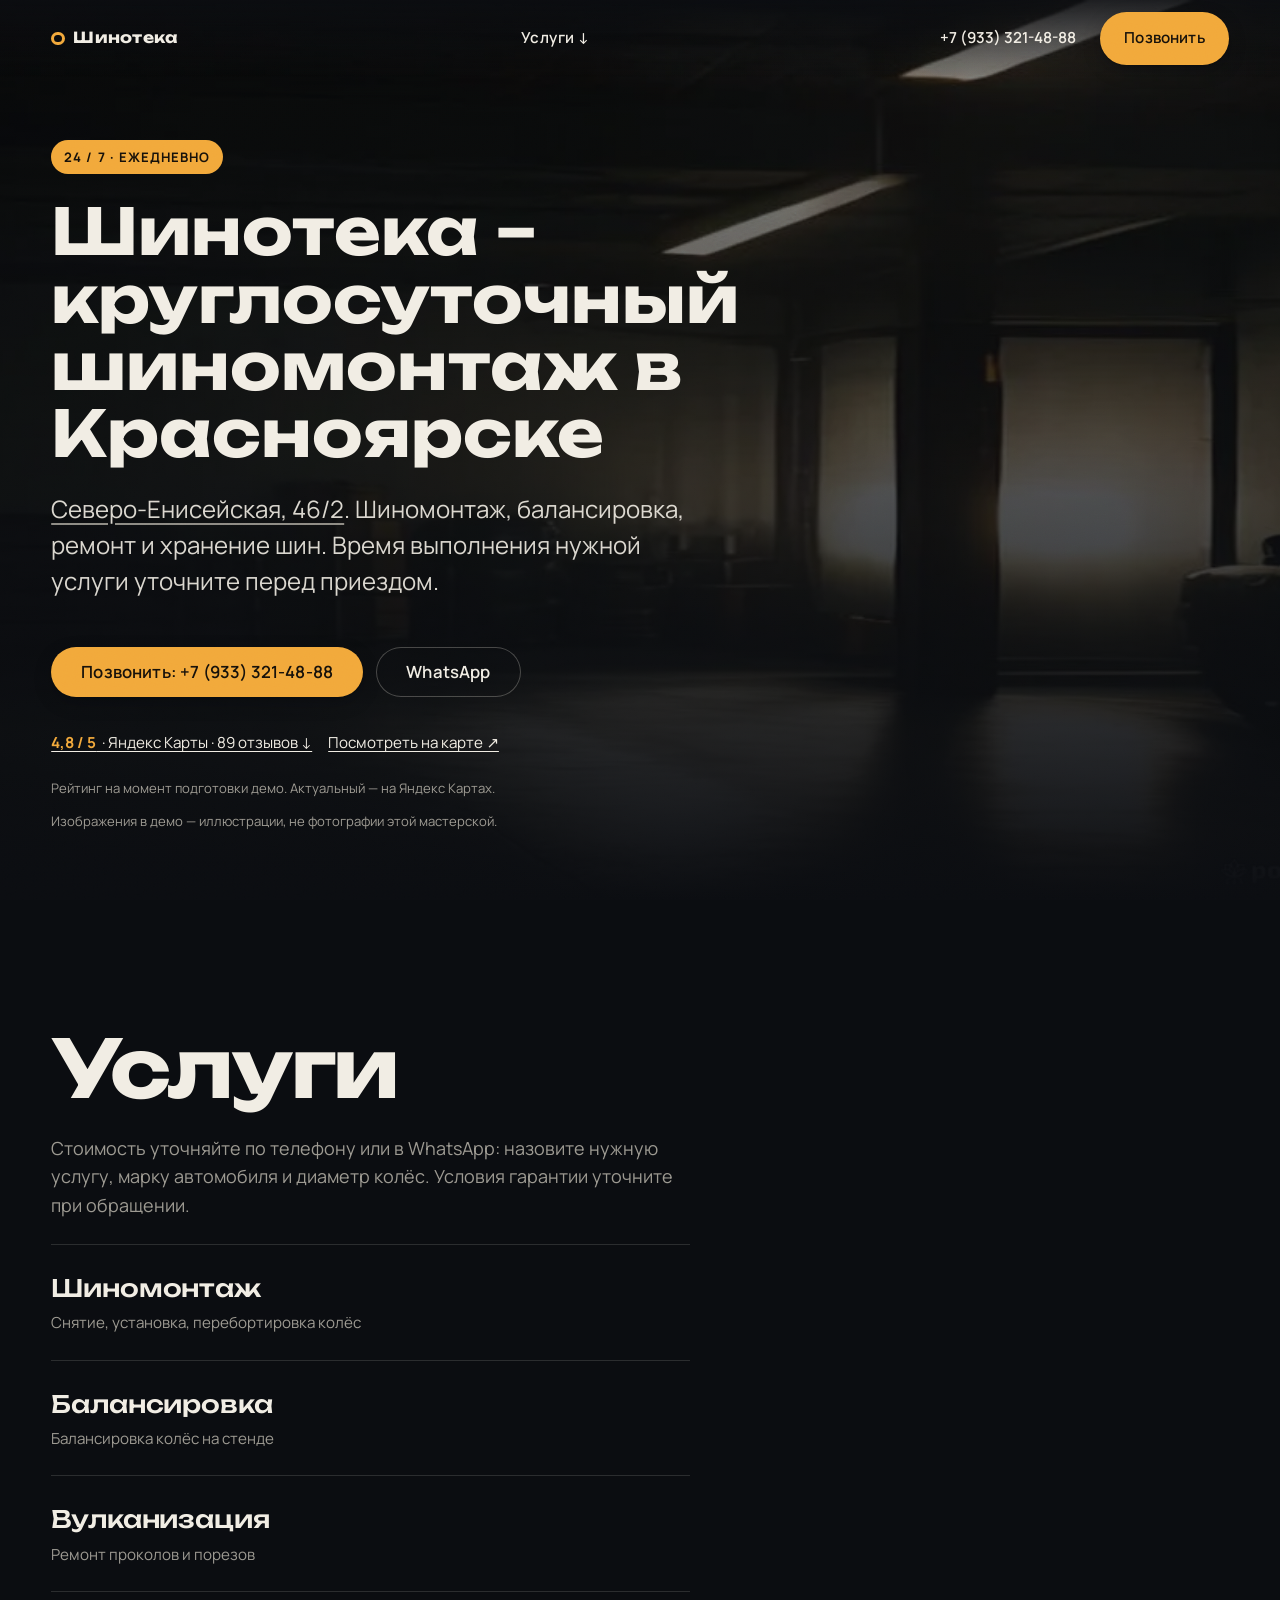
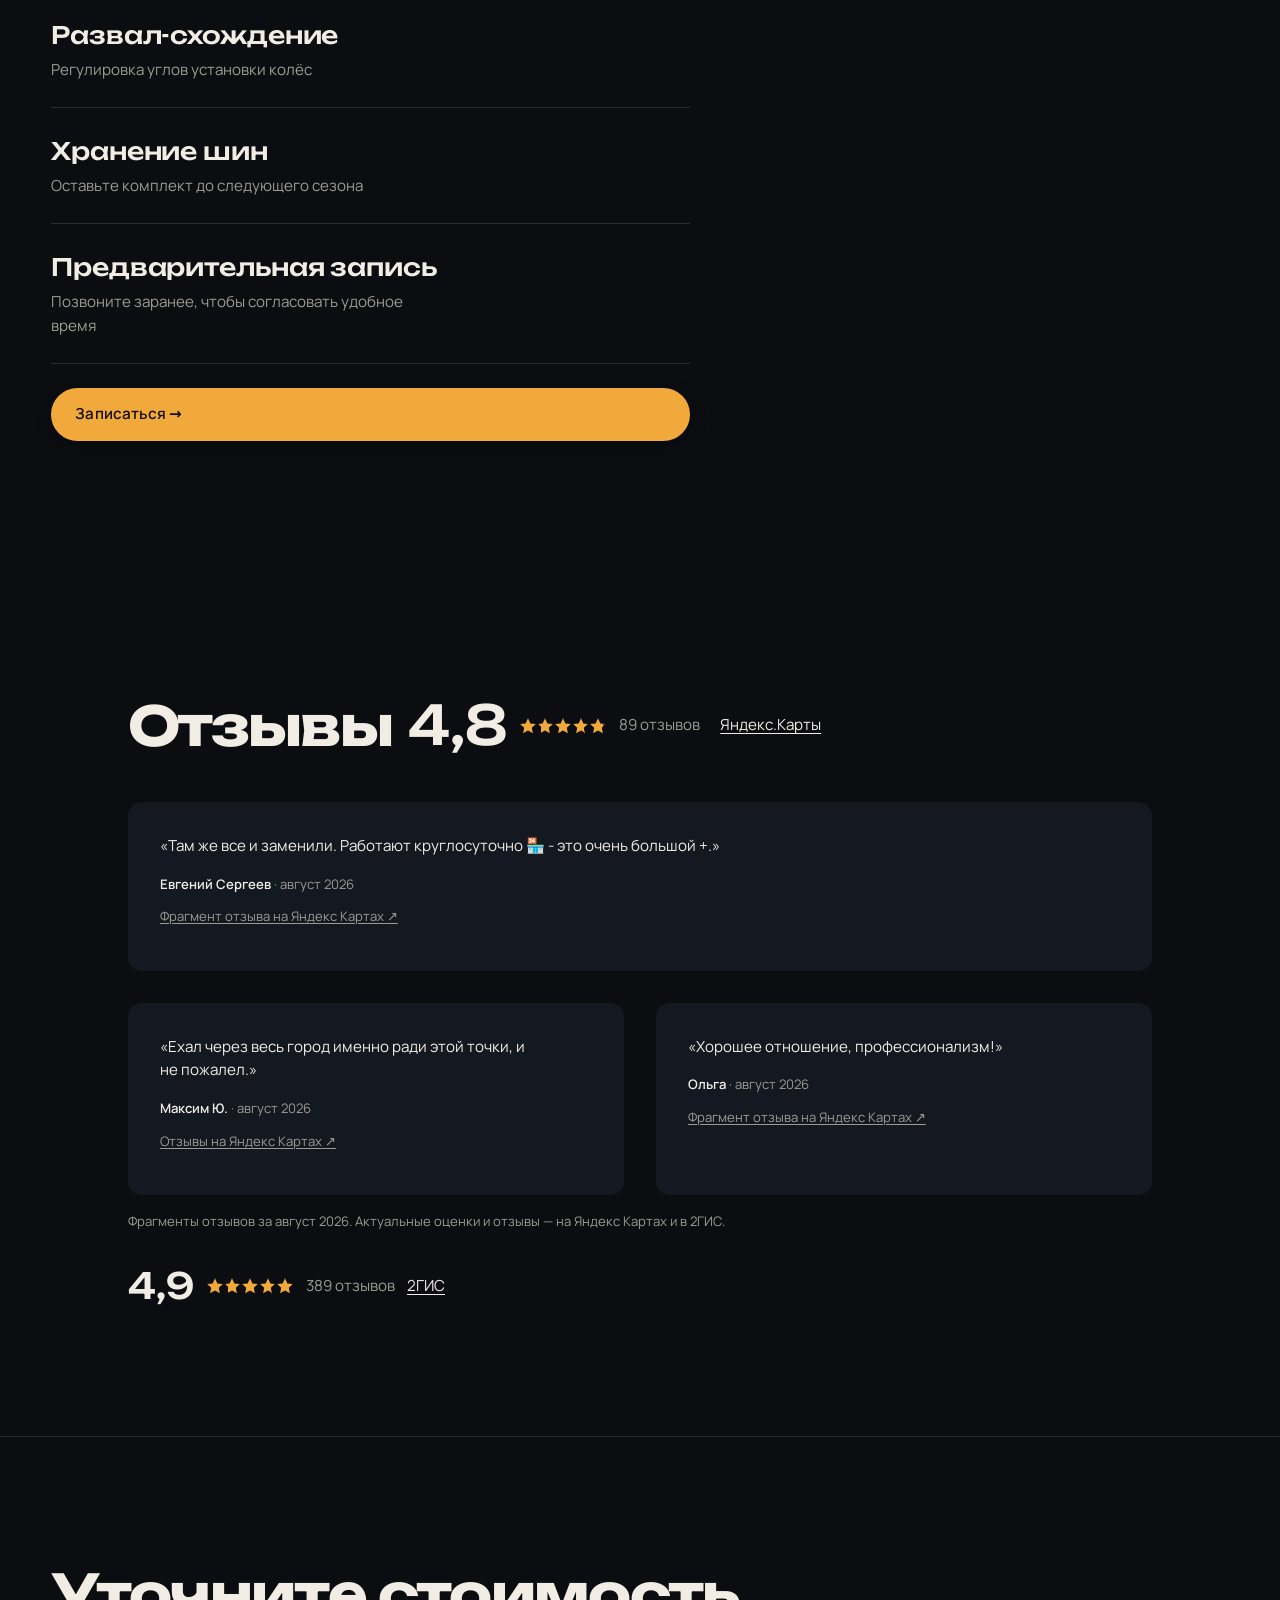
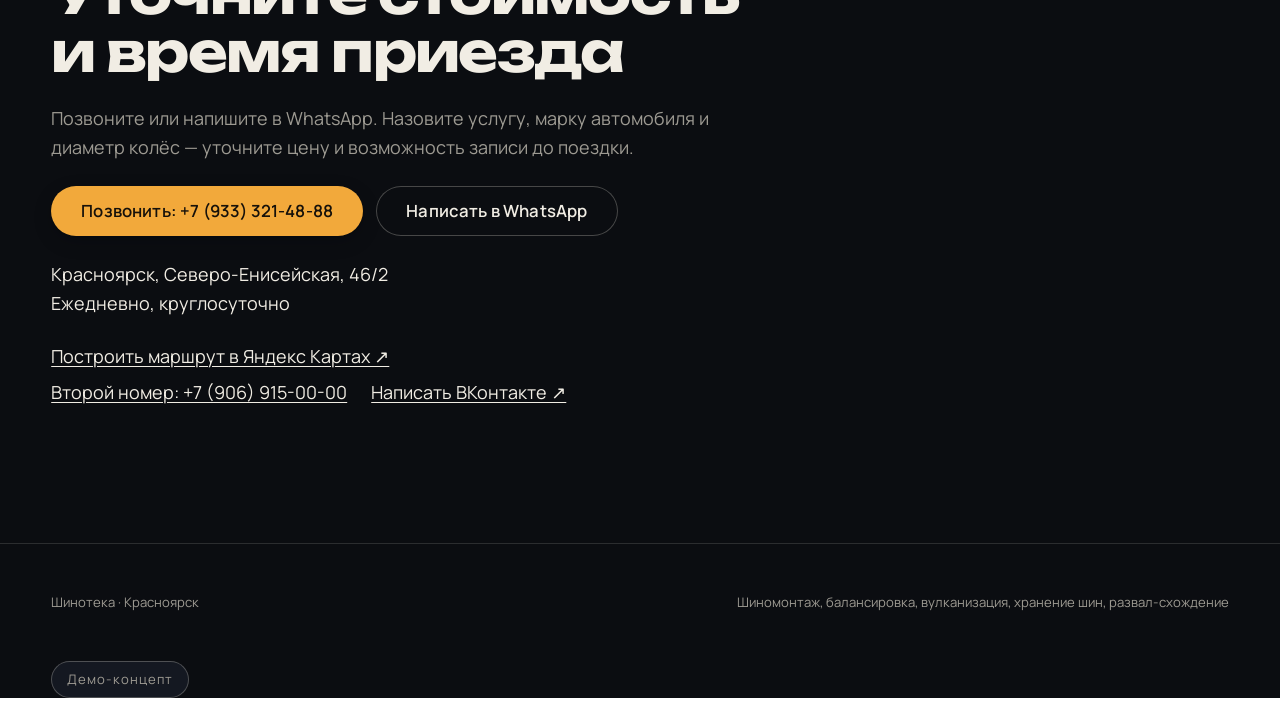
==== commit 8456b753: "Улучшения после аудита и кнопка записи в услугах" ====
--- a/index.html
+++ b/index.html
@@ -71,7 +71,7 @@
     letter-spacing: var(--v-track-wide); text-transform: uppercase; padding: .5em 1em; border-radius: 999px; }
   .hero h1 { font-family: var(--v-font-display); font-weight: 700; font-size: clamp(2rem, 1.2rem + 3.5vw, 4rem);
     line-height: 1.05; margin-bottom: var(--v-5); }
-  .hero__lede { font-size: var(--v-t-lg); color: var(--v-ink); opacity: .9; max-width: 44ch; margin-bottom: var(--v-7); line-height: 1.5; }
+  .v-page .hero__lede { font-size: var(--v-t-lg); color: var(--v-ink); opacity: .9; max-width: 44ch; margin-bottom: var(--v-7); line-height: 1.5; }
   .hero__lede a { color: inherit; text-decoration: underline; text-underline-offset: .2em; text-decoration-color: var(--v-ink-soft); }
   .hero__cta { display: flex; flex-wrap: wrap; gap: var(--v-3); margin-bottom: var(--v-7); }
   .hero__cta .v-btn { font-size: 1.05rem; padding: .7em 1.8em; }
@@ -109,10 +109,10 @@
     background: linear-gradient(90deg, var(--v-accent) calc(var(--r, 0) / 5 * 100%), var(--v-hair-strong) 0);
     -webkit-mask: url("data:image/svg+xml,%3Csvg xmlns='http://www.w3.org/2000/svg' viewBox='0 0 20 20'%3E%3Cpath d='M10 1.5l2.6 5.6 6.1.7-4.5 4.2 1.2 6L10 15l-5.4 3 1.2-6L1.3 7.8l6.1-.7z'/%3E%3C/svg%3E") 0 0 / var(--size) var(--size) repeat-x;
     mask: url("data:image/svg+xml,%3Csvg xmlns='http://www.w3.org/2000/svg' viewBox='0 0 20 20'%3E%3Cpath d='M10 1.5l2.6 5.6 6.1.7-4.5 4.2 1.2 6L10 15l-5.4 3 1.2-6L1.3 7.8l6.1-.7z'/%3E%3C/svg%3E") 0 0 / var(--size) var(--size) repeat-x; }
-  .reviews__list { display: grid; grid-template-columns: repeat(3, 1fr); gap: var(--v-6); }
+  .reviews__list { display: grid; grid-template-columns: repeat(2, minmax(0, 1fr)); gap: var(--v-6); }
   .reviews__item { background: var(--v-surface); border-radius: var(--v-radius); padding: var(--v-6); }
   .reviews__text { font-size: var(--v-t-sm); line-height: 1.55; text-wrap: pretty; }
-  .reviews__meta { margin-top: var(--v-4); font-size: var(--v-t-xs); color: var(--v-ink-soft); }
+  .v-page .reviews__meta { margin-top: var(--v-4); font-size: var(--v-t-xs); color: var(--v-ink-soft); }
   .reviews__meta b { color: var(--v-ink); font-weight: 600; }
   .reviews__platforms { margin-top: var(--v-6); display: flex; flex-wrap: wrap; gap: var(--v-6); align-items: center; }
   .reviews__platform { display: flex; align-items: center; gap: var(--v-3); font-size: var(--v-t-sm); }
@@ -130,6 +130,46 @@
     background: var(--v-surface); border: 1px solid var(--v-hair-strong); border-radius: 999px;
     padding: .55em 1.1em; font-size: var(--v-t-xs); color: var(--v-ink-soft); letter-spacing: var(--v-track-wide);
     backdrop-filter: blur(8px); -webkit-backdrop-filter: blur(8px); pointer-events: none; }
+  /* Контакты доступны и после прочтения страницы. */
+  html { scroll-padding-top: 6rem; }
+  .v-page:not(.vibe-ready) [data-v-in] > * { opacity: 1; transform: none; transition: none; }
+  .v-page:not(.vibe-ready) [data-v-reveal] { clip-path: none !important; }
+  .v-page .hero__trust { display: flex; flex-wrap: wrap; align-items: center; gap: .35rem 1rem; margin-top: var(--v-5); font-size: var(--v-t-sm); }
+  .hero__trust a { display: inline-flex; align-items: center; min-height: 44px; }
+  .hero__trust strong { color: var(--v-accent); }
+  .v-page .hero__note { margin-top: var(--v-3); font-size: var(--v-t-xs); color: var(--v-ink-soft); }
+  .hero .hero__cta { margin-bottom: 0; }
+  .booking__links { display: flex; flex-wrap: wrap; gap: .5rem 1.5rem; }
+  .booking__links a, .reviews__meta a { display: inline-flex; align-items: center; min-height: 44px; }
+  .v-page .reviews__note { margin-top: var(--v-4); font-size: var(--v-t-xs); color: var(--v-ink-soft); }
+  .skip-link { position: fixed; top: .5rem; left: 1rem; z-index: 60; padding: .75rem 1rem; background: var(--v-accent); color: var(--v-accent-ink); transform: translateY(-200%); }
+  .skip-link:focus { transform: none; }
+  .demo-badge { position: static; display: table; margin: 0 var(--v-gutter) 1rem; }
+  @media (max-width: 600px) {
+    html { scroll-padding-bottom: calc(6rem + env(safe-area-inset-bottom, 0px)); }
+    .v-page { padding-bottom: calc(5.5rem + env(safe-area-inset-bottom, 0px)); }
+    .hero { min-height: auto; padding-top: 7rem; }
+    .foot { padding-bottom: var(--v-7); }
+  }
+  .booking { border-top: 1px solid var(--v-hair); }
+  .booking__content { max-width: 48rem; }
+  .booking h2 { margin-bottom: var(--v-5); }
+  .booking p { margin-bottom: var(--v-5); }
+  .booking .hero__cta { margin-bottom: var(--v-5); }
+  .mobile-actions { display: none; }
+  @media (max-width: 600px) {
+    .hero__cta { flex-direction: column; align-items: stretch; }
+    .hero__cta .v-btn { white-space: normal; text-align: center; padding-inline: 1rem; }
+    .hero__contacts a { overflow-wrap: anywhere; }
+    .demo-badge { position: static; display: table; margin: 0 var(--v-gutter) 1rem; }
+    .mobile-actions { display: grid; grid-template-columns: 1fr 1fr; gap: .65rem;
+      position: fixed; inset: auto 0 0; z-index: 35; background: var(--v-canvas);
+      border-top: 1px solid var(--v-hair-strong); padding: .65rem var(--v-gutter) calc(.65rem + env(safe-area-inset-bottom, 0px)); }
+    .mobile-actions .v-btn { min-height: 48px; padding-inline: .6rem; font-size: .85rem; }
+    .bar { gap: .5rem; }
+    .bar__services { padding-inline: .35rem; }
+    .bar__right .v-btn:not(.bar__services) { padding-inline: .7rem; }
+  }
 </style>
 <script type="application/ld+json">
 {
@@ -156,6 +196,7 @@
 </head>
 <body>
 <div class="v-page">
+  <a class="skip-link" href="#uslugi">Перейти к услугам</a>
   <span data-v-progress aria-hidden="true"></span>
   <div class="v-grain" aria-hidden="true"></div>
 
@@ -181,23 +222,19 @@
         </picture>
       </div>
       <div class="hero__content" data-v-in data-v-stagger="70">
-        <div class="hero__badge">24 / 7</div>
+        <div class="hero__badge">24 / 7 · ежедневно</div>
         <h1>Шинотека – круглосуточный шиномонтаж в Красноярске</h1>
-        <p class="hero__lede"><a href="https://yandex.ru/maps/org/shinoteka/226914570313/" rel="noopener" target="_blank">Северо-Енисейская, 46/2</a>. Балансировка, вулканизация, хранение шин, развал-схождение – в любое время дня и ночи.</p>
+        <p class="hero__lede"><a href="https://yandex.ru/maps/org/shinoteka/226914570313/" rel="noopener" target="_blank">Северо-Енисейская, 46/2</a>. Шиномонтаж, балансировка, ремонт и хранение шин. Время выполнения нужной услуги уточните перед приездом.</p>
         <div class="hero__cta">
-          <a class="v-btn" href="tel:+79333214888">Позвонить: +7 (933) 321-48-88</a>
-          <a class="v-btn v-btn--ghost" href="https://wa.me/79069150000" target="_blank" rel="noopener">WhatsApp</a>
-        </div>
-        <div class="hero__contacts">
-          <span class="contact-label">Второй номер</span>
-          <a href="tel:+79069150000">+7 (906) 915-00-00</a>
-          <span class="contact-label">Адрес</span>
-          <a href="https://yandex.ru/maps/org/shinoteka/226914570313/" target="_blank" rel="noopener">Северо-Енисейская, 46/2 → маршрут</a>
-          <span class="contact-label">ВКонтакте</span>
-          <a href="https://vk.com/shinoteka24" target="_blank" rel="noopener">vk.com/shinoteka24</a>
-          <span class="contact-label">Режим</span>
-          <span style="font-size: var(--v-t-sm)">Ежедневно, круглосуточно</span>
-        </div>
+          <a class="v-btn v-btn--fill" href="tel:+79333214888">Позвонить: +7 (933) 321-48-88</a>
+          <a class="v-btn v-btn--ghost" href="https://wa.me/79069150000?text=%D0%97%D0%B4%D1%80%D0%B0%D0%B2%D1%81%D1%82%D0%B2%D1%83%D0%B9%D1%82%D0%B5!%20%D0%A5%D0%BE%D1%87%D1%83%20%D1%83%D1%82%D0%BE%D1%87%D0%BD%D0%B8%D1%82%D1%8C%20%D1%81%D1%82%D0%BE%D0%B8%D0%BC%D0%BE%D1%81%D1%82%D1%8C%20%D0%B8%20%D0%B7%D0%B0%D0%BF%D0%B8%D1%81%D0%B0%D1%82%D1%8C%D1%81%D1%8F." target="_blank" rel="noopener">WhatsApp</a>
+        </div>
+        <div class="hero__trust">
+          <a href="#otzyvy"><strong>4,8 / 5</strong>&nbsp; · Яндекс Карты · 89 отзывов ↓</a>
+          <a href="https://yandex.ru/maps/org/shinoteka/226914570313/" target="_blank" rel="noopener">Посмотреть на карте ↗</a>
+        </div>
+        <p class="hero__note">Рейтинг на момент подготовки демо. Актуальный — на Яндекс Картах.</p>
+        <p class="hero__note">Изображения в демо — иллюстрации, не фотографии этой мастерской.</p>
       </div>
     </section>
 
@@ -206,19 +243,20 @@
       <div class="v-wrap services">
         <div class="v-stack" data-v-in data-v-stagger="60">
           <h2 class="v-display v-display--lg">Услуги</h2>
-          <p class="v-body v-soft">Гарантия на все виды работ. Точную цену уточняйте по телефону или в WhatsApp.</p>
+          <p class="v-body v-soft">Стоимость уточняйте по телефону или в WhatsApp: назовите нужную услугу, марку автомобиля и диаметр колёс. Условия гарантии уточните при обращении.</p>
           <ul class="services__list">
             <li><h3>Шиномонтаж</h3><p>Снятие, установка, перебортировка колёс</p></li>
             <li><h3>Балансировка</h3><p>Балансировка колёс на стенде</p></li>
             <li><h3>Вулканизация</h3><p>Ремонт проколов и порезов</p></li>
             <li><h3>Развал-схождение</h3><p>Регулировка углов установки колёс</p></li>
             <li><h3>Хранение шин</h3><p>Оставьте комплект до следующего сезона</p></li>
-            <li><h3>Предварительная запись</h3><p>Запишитесь заранее, чтобы не ждать в очереди</p></li>
+            <li><h3>Предварительная запись</h3><p>Позвоните заранее, чтобы согласовать удобное время</p></li>
           </ul>
+          <a class="v-btn v-btn--fill" href="#zapis">Записаться →</a>
         </div>
         <figure class="services__fig" data-v-reveal="up" data-v-reveal-at="0.12 0.45">
           <img src="assets/stack.webp" alt="Комплект шин на стеллаже хранения" width="1200" height="1600" loading="lazy" decoding="async">
-          <figcaption>Хранение шин на стеллаже</figcaption>
+          <figcaption>Хранение шин · иллюстрация услуги</figcaption>
         </figure>
       </div>
     </section>
@@ -237,18 +275,19 @@
         </div>
         <ul class="reviews__list" data-v-in data-v-stagger="90">
           <li class="reviews__item">
-            <p class="reviews__text">«Первый раз менял шины в 2006 г. Ездил на б/у резине, вылез корд, колесо билось словно в истерике. Они оказались ближе всех. Собственно как и в 2026 г. Приятно удивили цена на новую резину. Там же все и заменили. Работают круглосуточно – это очень большой плюс.»</p>
-            <p class="reviews__meta"><b>Евгений Сергеев</b> · август 2026</p>
+            <p class="reviews__text">«Там же все и заменили. Работают круглосуточно 🏪 - это очень большой +.»</p>
+            <p class="reviews__meta"><b>Евгений Сергеев</b> · август 2026<br><a href="https://yandex.ru/maps/org/shinoteka/226914570313/" target="_blank" rel="noopener">Фрагмент отзыва на Яндекс Картах ↗</a></p>
           </li>
           <li class="reviews__item">
             <p class="reviews__text">«Ехал через весь город именно ради этой точки, и не пожалел.»</p>
-            <p class="reviews__meta"><b>Максим Ю.</b> · август 2026</p>
+            <p class="reviews__meta"><b>Максим Ю.</b> · август 2026<br><a href="https://yandex.ru/maps/org/shinoteka/226914570313/" target="_blank" rel="noopener">Отзывы на Яндекс Картах ↗</a></p>
           </li>
           <li class="reviews__item">
-            <p class="reviews__text">«Отличный выбор шин! Сотрудники помогли подобрать очень хорошие шины без пробега по России по приемлемой цене! Хорошее отношение, профессионализм!»</p>
-            <p class="reviews__meta"><b>Ольга</b> · август 2026</p>
+            <p class="reviews__text">«Хорошее отношение, профессионализм!»</p>
+            <p class="reviews__meta"><b>Ольга</b> · август 2026<br><a href="https://yandex.ru/maps/org/shinoteka/226914570313/" target="_blank" rel="noopener">Фрагмент отзыва на Яндекс Картах ↗</a></p>
           </li>
         </ul>
+        <p class="reviews__note">Фрагменты отзывов за август 2026. Актуальные оценки и отзывы — на Яндекс Картах и в 2ГИС.</p>
         <div class="reviews__platforms" data-v-in>
           <div class="reviews__platform">
             <span class="reviews__num v-nums">4,9</span>
@@ -260,6 +299,24 @@
       </div>
     </section>
 
+    <section class="v-section booking" id="zapis" aria-labelledby="booking-title">
+      <div class="v-wrap">
+        <div class="booking__content">
+          <h2 class="v-display v-display--md" id="booking-title">Уточните стоимость и время приезда</h2>
+          <p class="v-body v-soft">Позвоните или напишите в WhatsApp. Назовите услугу, марку автомобиля и диаметр колёс — уточните цену и возможность записи до поездки.</p>
+          <div class="hero__cta">
+            <a class="v-btn v-btn--fill" href="tel:+79333214888">Позвонить: +7 (933) 321-48-88</a>
+            <a class="v-btn v-btn--ghost" href="https://wa.me/79069150000?text=%D0%97%D0%B4%D1%80%D0%B0%D0%B2%D1%81%D1%82%D0%B2%D1%83%D0%B9%D1%82%D0%B5!%20%D0%A5%D0%BE%D1%87%D1%83%20%D1%83%D1%82%D0%BE%D1%87%D0%BD%D0%B8%D1%82%D1%8C%20%D1%81%D1%82%D0%BE%D0%B8%D0%BC%D0%BE%D1%81%D1%82%D1%8C%20%D0%B8%20%D0%B7%D0%B0%D0%BF%D0%B8%D1%81%D0%B0%D1%82%D1%8C%D1%81%D1%8F." target="_blank" rel="noopener">Написать в WhatsApp</a>
+          </div>
+          <p class="v-body">Красноярск, Северо-Енисейская, 46/2<br>Ежедневно, круглосуточно</p>
+          <a href="https://yandex.ru/maps/?rtext=~%D0%9A%D1%80%D0%B0%D1%81%D0%BD%D0%BE%D1%8F%D1%80%D1%81%D0%BA%2C%20%D0%A1%D0%B5%D0%B2%D0%B5%D1%80%D0%BE-%D0%95%D0%BD%D0%B8%D1%81%D0%B5%D0%B9%D1%81%D0%BA%D0%B0%D1%8F%2C%2046%2F2" target="_blank" rel="noopener">Построить маршрут в Яндекс Картах ↗</a>
+          <div class="booking__links">
+            <a href="tel:+79069150000">Второй номер: +7 (906) 915-00-00</a>
+            <a href="https://vk.com/shinoteka24" target="_blank" rel="noopener">Написать ВКонтакте ↗</a>
+          </div>
+        </div>
+      </div>
+    </section>
   </main>
 
   <footer class="foot">
@@ -268,11 +325,25 @@
   </footer>
 
   <div class="demo-badge" aria-hidden="true">Демо-концепт</div>
+  <nav class="mobile-actions" aria-label="Связь и маршрут">
+    <a class="v-btn v-btn--fill" href="tel:+79333214888">Позвонить</a>
+    <a class="v-btn v-btn--ghost" href="https://yandex.ru/maps/?rtext=~%D0%9A%D1%80%D0%B0%D1%81%D0%BD%D0%BE%D1%8F%D1%80%D1%81%D0%BA%2C%20%D0%A1%D0%B5%D0%B2%D0%B5%D1%80%D0%BE-%D0%95%D0%BD%D0%B8%D1%81%D0%B5%D0%B9%D1%81%D0%BA%D0%B0%D1%8F%2C%2046%2F2" target="_blank" rel="noopener">Как доехать ↗</a>
+  </nav>
 </div>
 
 <script src="vibe.js"></script>
 <script>
-  Vibe.mount(document.querySelector('.v-page'));
+  (function () {
+    var root = document.querySelector('.v-page');
+    if (!window.Vibe) return;
+    try {
+      Vibe.mount(root);
+      root.classList.add('vibe-ready');
+    } catch (error) {
+      root.classList.remove('vibe-ready');
+      console.error('Не удалось запустить анимации:', error);
+    }
+  })();
 
   // Без анимаций (в Windows выключены «Эффекты анимации» → prefers-reduced-motion): движок vibe.js показывает
   // все реплики сразу, и реплики, стоящие в одном месте, ложатся друг на друга. Здесь они сменяются мгновенно,
@@ -292,6 +363,7 @@
         items.push({ act: act, el: el, from: from, to: to, ri: ri, ro: ro, hold: a.length < 2, on: null });
       });
     });
+    if (!items.length) return;
     function opa(c, p) {
       var q = c.ri <= 0 ? (p >= c.from ? 1 : 0) : Math.min(Math.max((p - c.from) / c.ri, 0), 1);
       if (c.hold) return q;
@@ -320,6 +392,19 @@
     loop();
   })();
 
+  document.addEventListener('focusin', function (event) {
+    var el = event.target;
+    if (!el.getBoundingClientRect || el.closest('.bar, .mobile-actions, .skip-link')) return;
+    requestAnimationFrame(function () {
+      var r = el.getBoundingClientRect();
+      var top = document.querySelector('.bar').getBoundingClientRect().bottom + 12;
+      var panel = document.querySelector('.mobile-actions');
+      var bottom = getComputedStyle(panel).display === 'none' ? innerHeight - 12 : panel.getBoundingClientRect().top - 12;
+      if (r.bottom > bottom) window.scrollBy(0, r.bottom - bottom);
+      else if (r.top < top) window.scrollBy(0, r.top - top);
+    });
+  });
+
   (function () {
     var bar = document.querySelector('.bar'), on = null;
     function tick() { var s = window.scrollY > 40; if (s !== on) { on = s; bar.classList.toggle('is-scrolled', s); } }
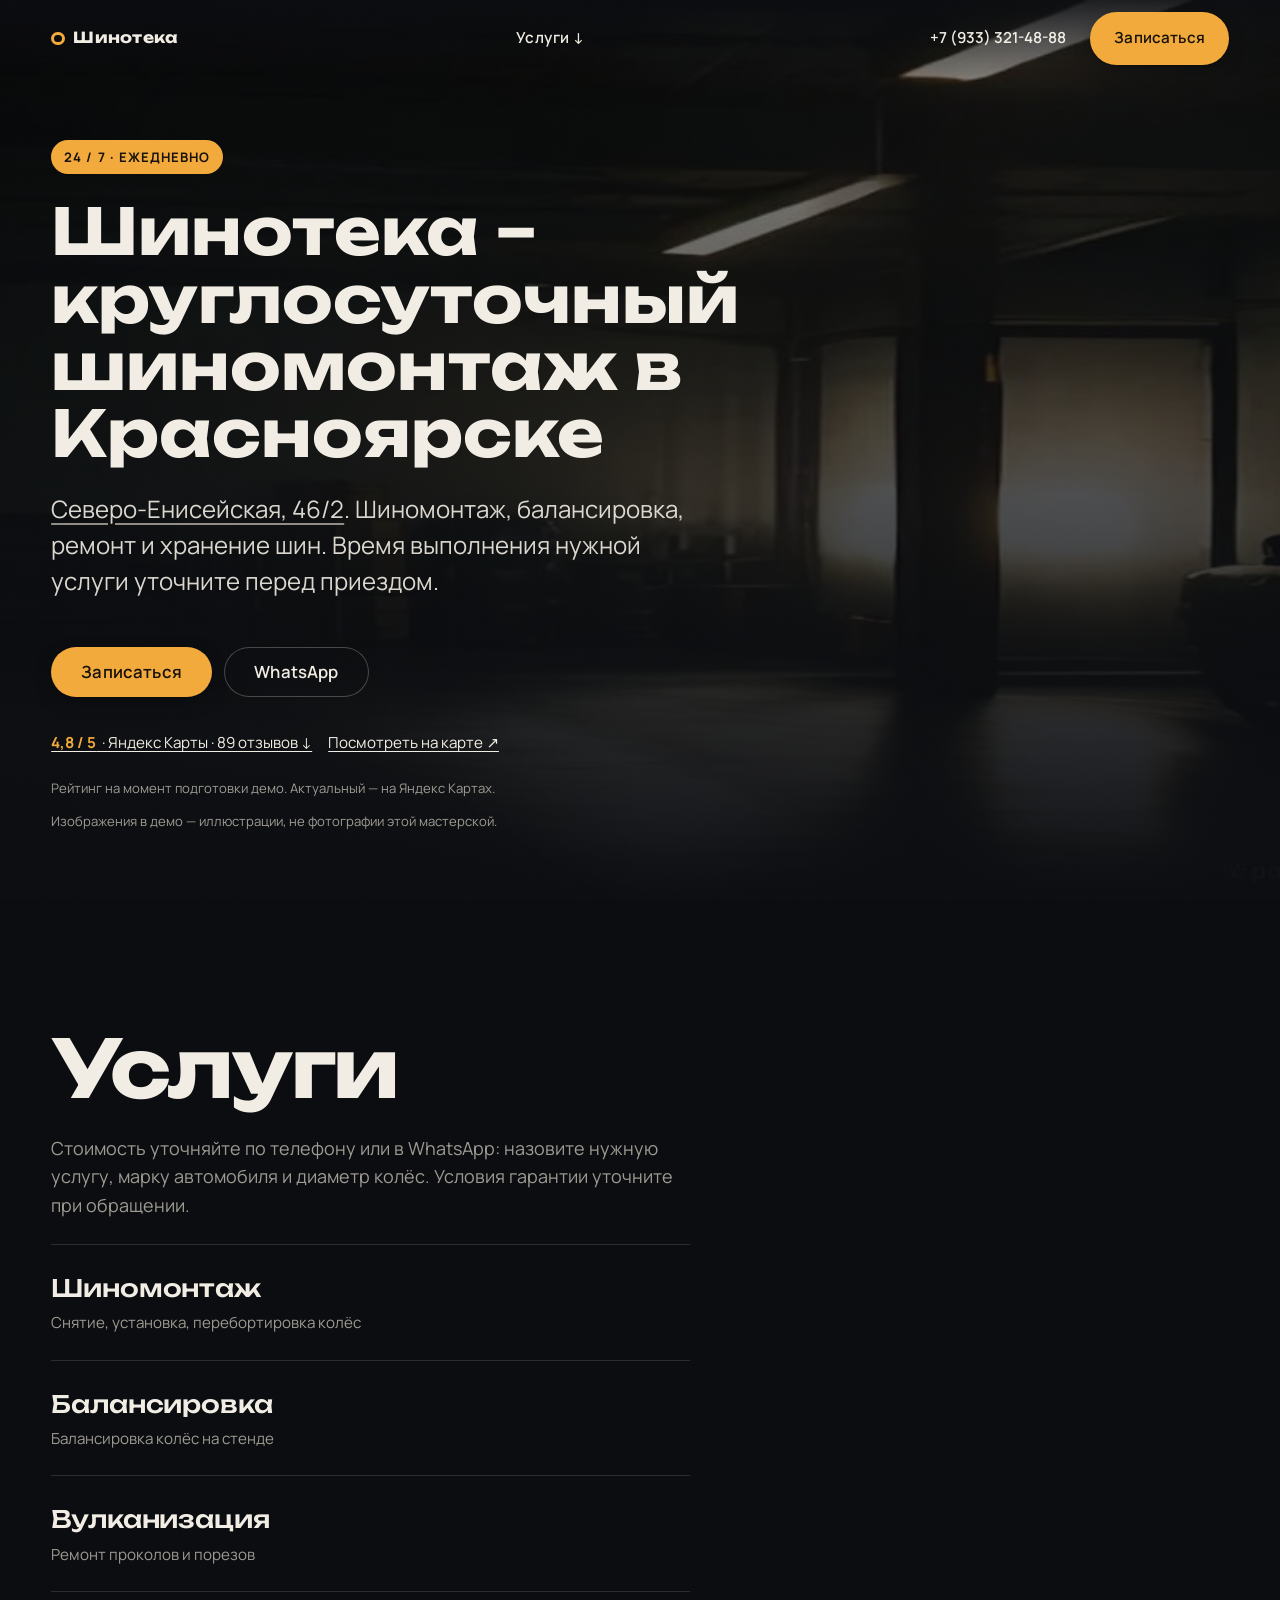
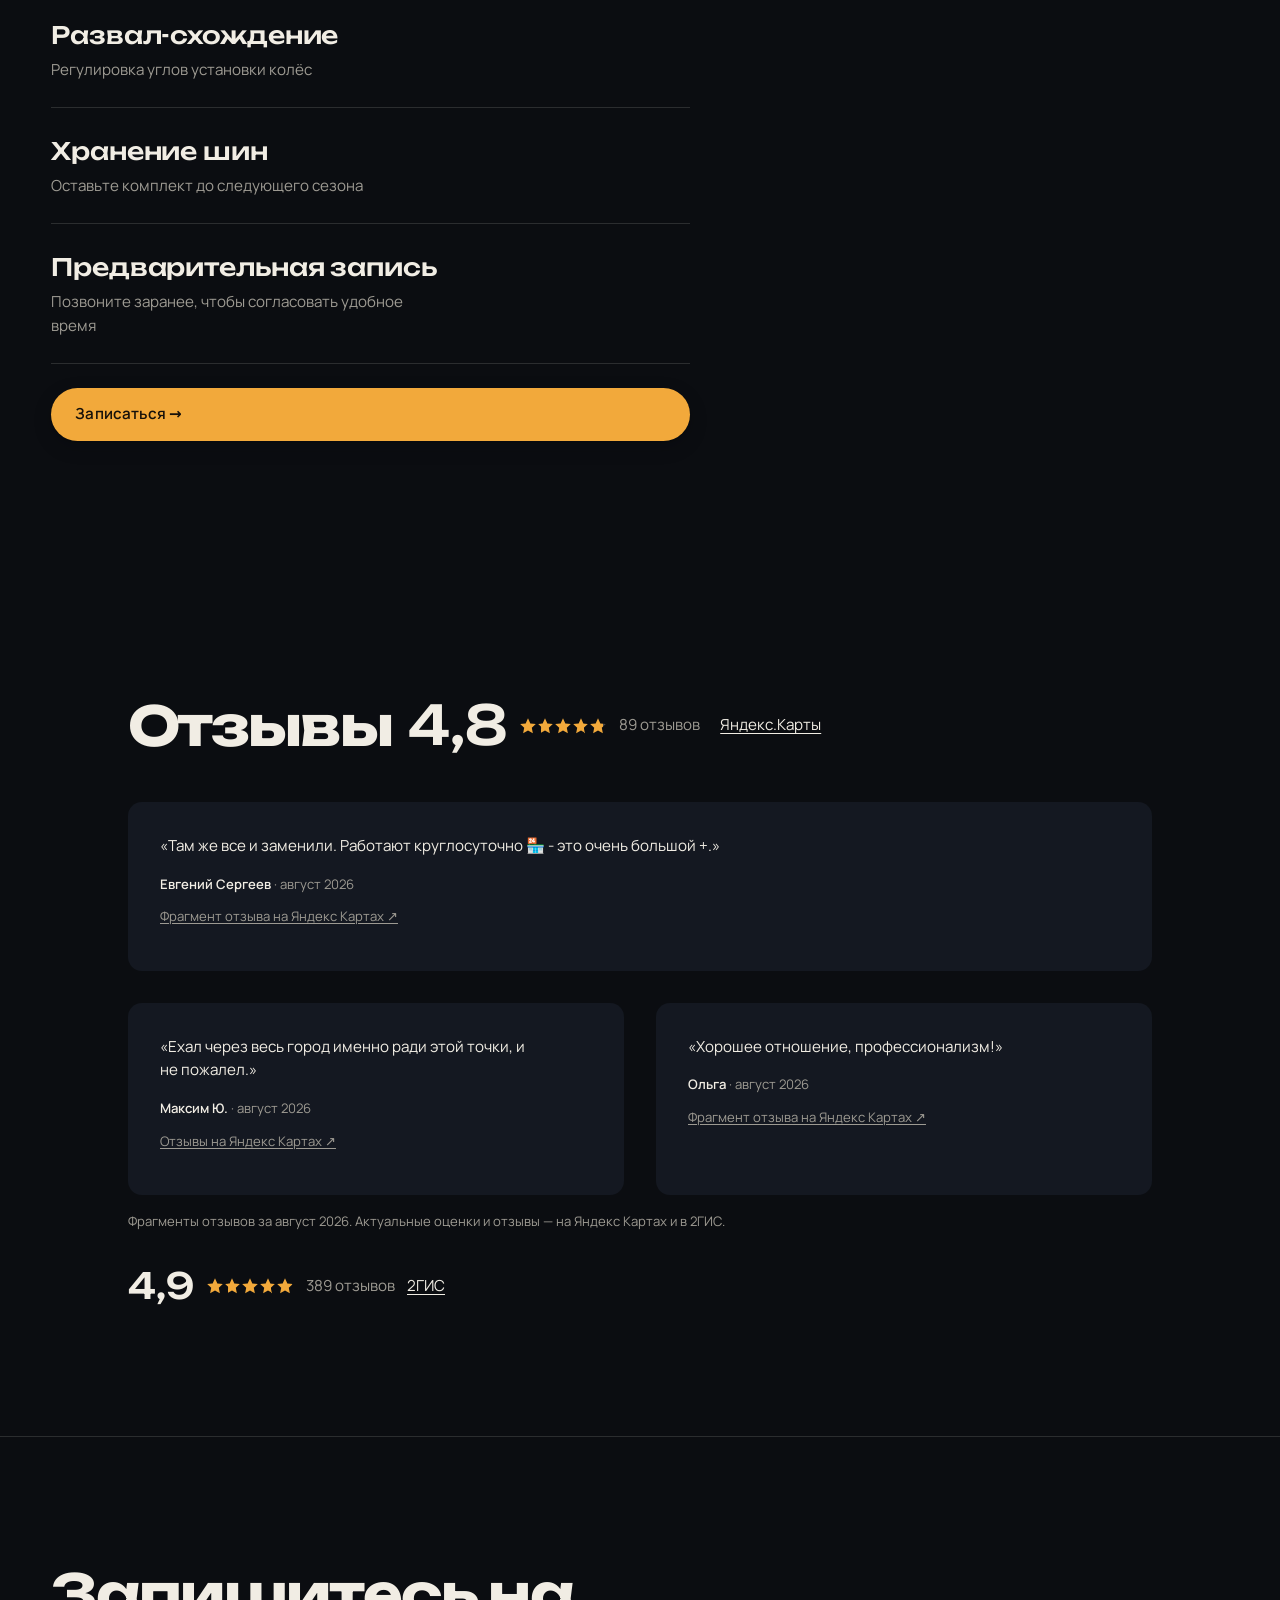
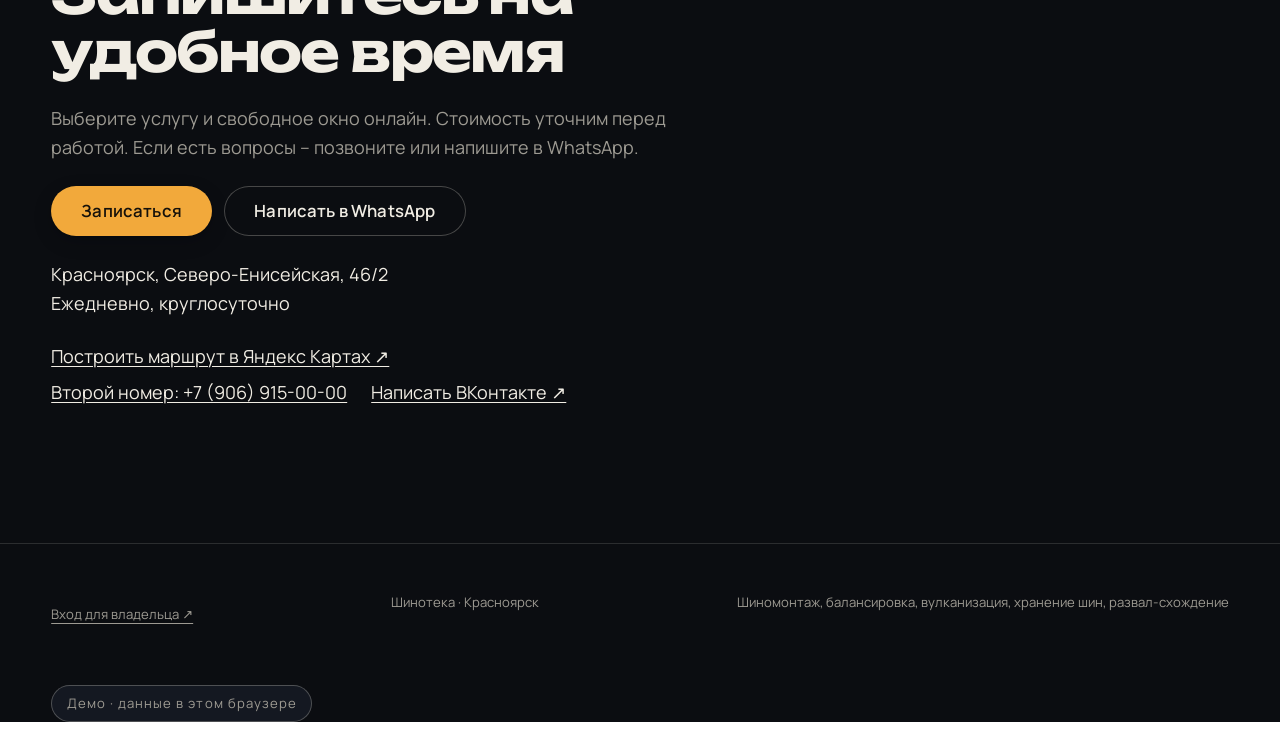
==== commit 1ccaa5ea: "Демо Шинотеки: запись, кабинет владельца и настройки в чёрном макете" ====
--- a/index.html
+++ b/index.html
@@ -96,7 +96,7 @@
   .services__fig::after { content: ""; position: absolute; inset: auto 0 0 0; height: 55%; background: linear-gradient(to top, rgb(0 0 0 / .85), rgb(0 0 0 / .4) 50%, transparent); }
   @media (max-width: 860px) {
     .services { grid-template-columns: 1fr; gap: var(--v-7); }
-    .services__fig { aspect-ratio: 4 / 3; position: static; }
+    .services__fig { aspect-ratio: 4 / 3; position: relative; top: auto; }
   }
 
   /* отзывы (классический вид) */
@@ -193,7 +193,7 @@
   }
 }
 </script>
-</head>
+<link rel="stylesheet" href="booking-shell.css"><meta name="theme-color" content="#0b0d11"></head>
 <body>
 <div class="v-page">
   <a class="skip-link" href="#uslugi">Перейти к услугам</a>
@@ -207,7 +207,7 @@
     </div>
     <nav class="bar__right" aria-label="Быстрые ссылки">
       <a class="bar__tel" href="tel:+79333214888">+7 (933) 321-48-88</a>
-      <a class="v-btn v-btn--fill" href="tel:+79333214888">Позвонить</a>
+      <a class="v-btn v-btn--fill" href="#online-booking" data-open-booking>Записаться</a>
     </nav>
   </header>
 
@@ -226,7 +226,7 @@
         <h1>Шинотека – круглосуточный шиномонтаж в Красноярске</h1>
         <p class="hero__lede"><a href="https://yandex.ru/maps/org/shinoteka/226914570313/" rel="noopener" target="_blank">Северо-Енисейская, 46/2</a>. Шиномонтаж, балансировка, ремонт и хранение шин. Время выполнения нужной услуги уточните перед приездом.</p>
         <div class="hero__cta">
-          <a class="v-btn v-btn--fill" href="tel:+79333214888">Позвонить: +7 (933) 321-48-88</a>
+          <a class="v-btn v-btn--fill" href="#online-booking" data-open-booking>Записаться</a>
           <a class="v-btn v-btn--ghost" href="https://wa.me/79069150000?text=%D0%97%D0%B4%D1%80%D0%B0%D0%B2%D1%81%D1%82%D0%B2%D1%83%D0%B9%D1%82%D0%B5!%20%D0%A5%D0%BE%D1%87%D1%83%20%D1%83%D1%82%D0%BE%D1%87%D0%BD%D0%B8%D1%82%D1%8C%20%D1%81%D1%82%D0%BE%D0%B8%D0%BC%D0%BE%D1%81%D1%82%D1%8C%20%D0%B8%20%D0%B7%D0%B0%D0%BF%D0%B8%D1%81%D0%B0%D1%82%D1%8C%D1%81%D1%8F." target="_blank" rel="noopener">WhatsApp</a>
         </div>
         <div class="hero__trust">
@@ -252,7 +252,7 @@
             <li><h3>Хранение шин</h3><p>Оставьте комплект до следующего сезона</p></li>
             <li><h3>Предварительная запись</h3><p>Позвоните заранее, чтобы согласовать удобное время</p></li>
           </ul>
-          <a class="v-btn v-btn--fill" href="#zapis">Записаться →</a>
+          <a class="v-btn v-btn--fill" href="#online-booking" data-open-booking>Записаться →</a>
         </div>
         <figure class="services__fig" data-v-reveal="up" data-v-reveal-at="0.12 0.45">
           <img src="assets/stack.webp" alt="Комплект шин на стеллаже хранения" width="1200" height="1600" loading="lazy" decoding="async">
@@ -302,10 +302,10 @@
     <section class="v-section booking" id="zapis" aria-labelledby="booking-title">
       <div class="v-wrap">
         <div class="booking__content">
-          <h2 class="v-display v-display--md" id="booking-title">Уточните стоимость и время приезда</h2>
-          <p class="v-body v-soft">Позвоните или напишите в WhatsApp. Назовите услугу, марку автомобиля и диаметр колёс — уточните цену и возможность записи до поездки.</p>
+          <h2 class="v-display v-display--md" id="booking-title">Запишитесь на удобное время</h2>
+          <p class="v-body v-soft">Выберите услугу и свободное окно онлайн. Стоимость уточним перед работой. Если есть вопросы – позвоните или напишите в WhatsApp.</p>
           <div class="hero__cta">
-            <a class="v-btn v-btn--fill" href="tel:+79333214888">Позвонить: +7 (933) 321-48-88</a>
+            <a class="v-btn v-btn--fill" href="#online-booking" data-open-booking>Записаться</a>
             <a class="v-btn v-btn--ghost" href="https://wa.me/79069150000?text=%D0%97%D0%B4%D1%80%D0%B0%D0%B2%D1%81%D1%82%D0%B2%D1%83%D0%B9%D1%82%D0%B5!%20%D0%A5%D0%BE%D1%87%D1%83%20%D1%83%D1%82%D0%BE%D1%87%D0%BD%D0%B8%D1%82%D1%8C%20%D1%81%D1%82%D0%BE%D0%B8%D0%BC%D0%BE%D1%81%D1%82%D1%8C%20%D0%B8%20%D0%B7%D0%B0%D0%BF%D0%B8%D1%81%D0%B0%D1%82%D1%8C%D1%81%D1%8F." target="_blank" rel="noopener">Написать в WhatsApp</a>
           </div>
           <p class="v-body">Красноярск, Северо-Енисейская, 46/2<br>Ежедневно, круглосуточно</p>
@@ -320,13 +320,14 @@
   </main>
 
   <footer class="foot">
+<button type="button" class="owner-entry" data-open-owner>Вход для владельца ↗</button>
     <span>Шинотека · Красноярск</span>
     <span>Шиномонтаж, балансировка, вулканизация, хранение шин, развал-схождение</span>
   </footer>
 
-  <div class="demo-badge" aria-hidden="true">Демо-концепт</div>
+  <div class="demo-badge" aria-hidden="true">Демо · данные в этом браузере</div>
   <nav class="mobile-actions" aria-label="Связь и маршрут">
-    <a class="v-btn v-btn--fill" href="tel:+79333214888">Позвонить</a>
+    <a class="v-btn v-btn--fill" href="#online-booking" data-open-booking>Записаться</a>
     <a class="v-btn v-btn--ghost" href="https://yandex.ru/maps/?rtext=~%D0%9A%D1%80%D0%B0%D1%81%D0%BD%D0%BE%D1%8F%D1%80%D1%81%D0%BA%2C%20%D0%A1%D0%B5%D0%B2%D0%B5%D1%80%D0%BE-%D0%95%D0%BD%D0%B8%D1%81%D0%B5%D0%B9%D1%81%D0%BA%D0%B0%D1%8F%2C%2046%2F2" target="_blank" rel="noopener">Как доехать ↗</a>
   </nav>
 </div>
@@ -411,5 +412,6 @@
     window.addEventListener('scroll', tick, { passive: true }); tick();
   })();
 </script>
-</body>
+<dialog id="bookingDialog" aria-labelledby="dialogTitle"><div class="dialog-bar"><span id="dialogTitle">Онлайн-запись</span><button id="closeBooking" aria-label="Закрыть окно">✕</button></div><iframe id="bookingFrame" title="Запись в Шинотеку" src="about:blank"></iframe></dialog><script src="assets/booking/local-api.js"></script><script src="booking-shell.js"></script></body>
 </html>
+
--- a/booking-shell.css
+++ b/booking-shell.css
@@ -0,0 +1 @@
+.owner-entry{border:0;background:none;color:#9d9a92;font:inherit;font-size:12px;cursor:pointer;padding:12px 0;text-decoration:underline;text-underline-offset:4px}.owner-entry:hover{color:#f2a93b}#bookingDialog{padding:0;border:1px solid #39342b;border-radius:12px;background:#0b0d11;color:#f1ede4;width:min(1000px,96vw);max-width:96vw;height:90svh;max-height:94svh;overflow:hidden}#bookingDialog::backdrop{background:#030508d9;backdrop-filter:blur(8px)}.dialog-bar{height:58px;padding:0 22px;display:flex;align-items:center;justify-content:space-between;border-bottom:1px solid #34302a;font:600 14px Manrope,sans-serif}.dialog-bar button{background:transparent;border:0;color:#f1ede4;font-size:23px;padding:10px;cursor:pointer}#bookingFrame{border:0;width:100%;height:calc(100% - 58px);background:#0b0d11}body:has(#bookingDialog[open]){overflow:hidden}@media(max-width:600px){#bookingDialog{width:100vw;max-width:100vw;height:100svh;max-height:100svh;border-radius:0;border:0}.dialog-bar{height:54px}#bookingFrame{height:calc(100% - 54px)}.foot{padding-bottom:100px!important}}
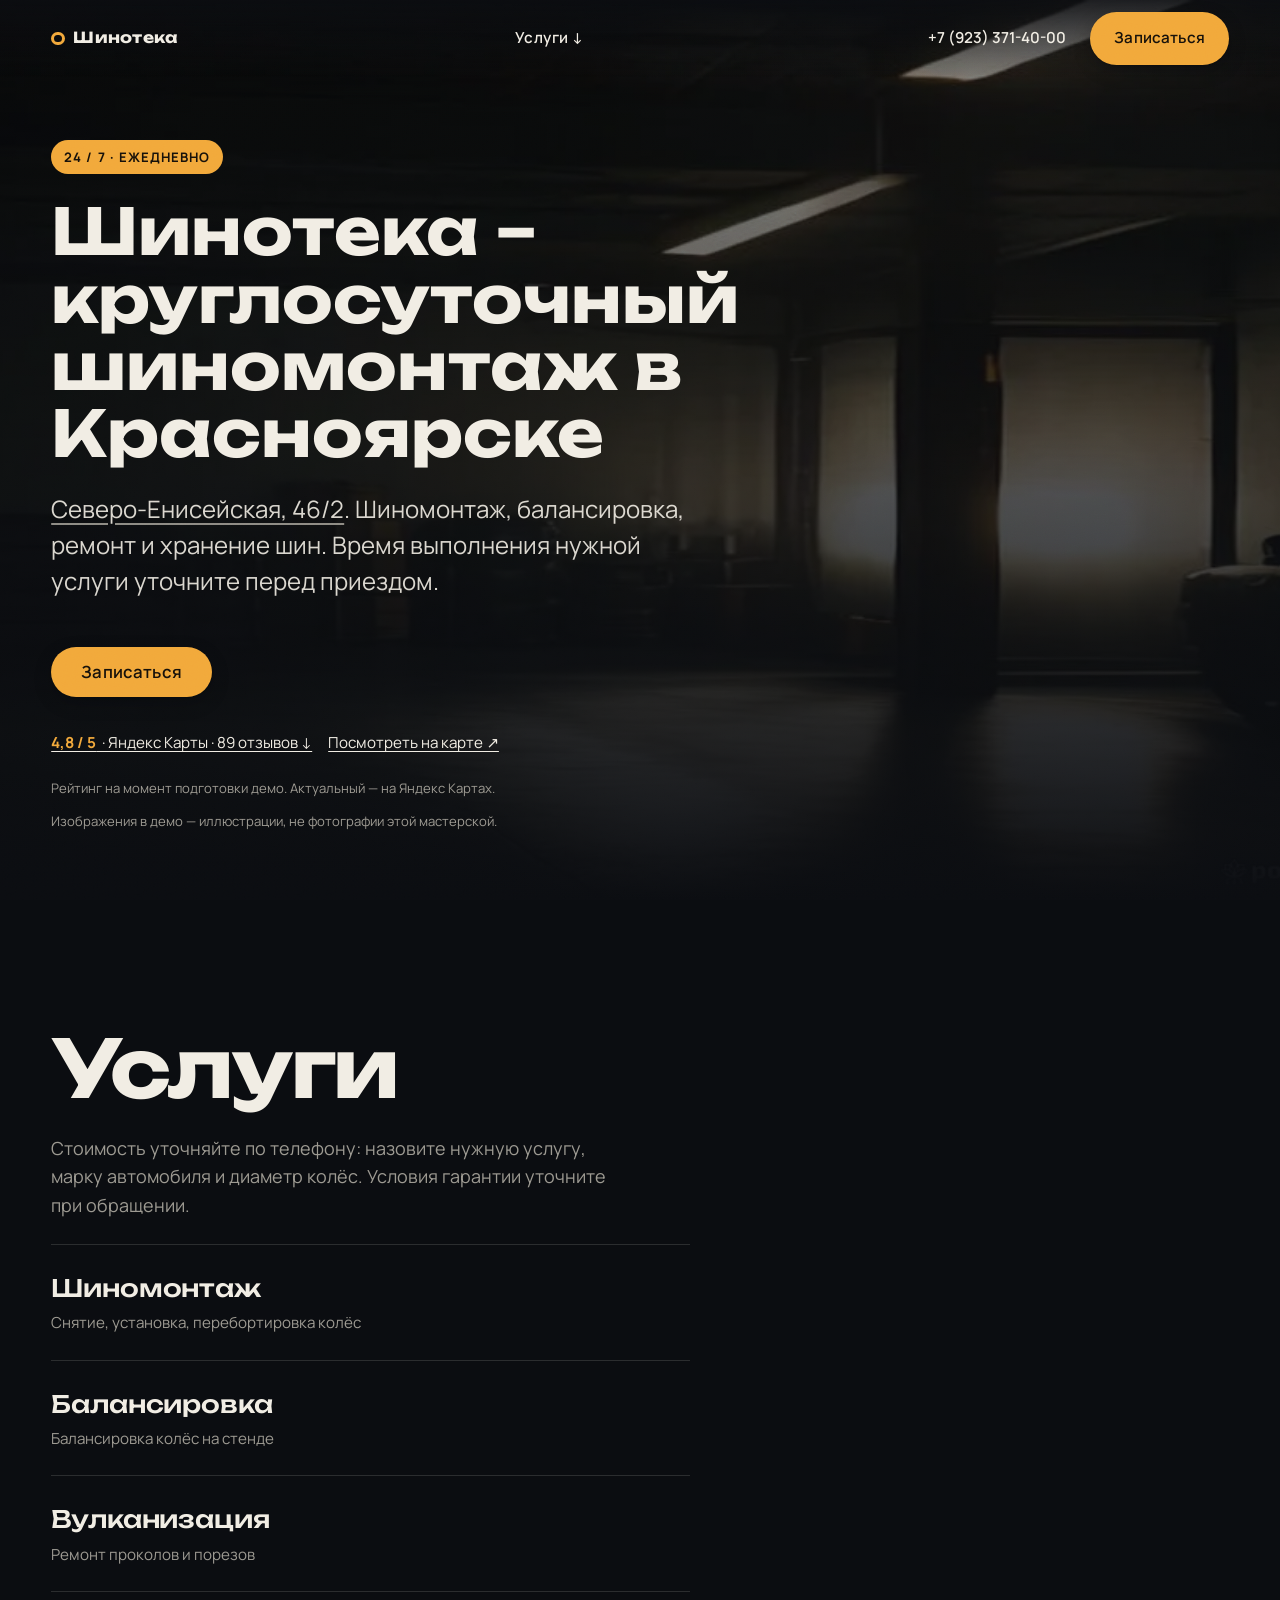
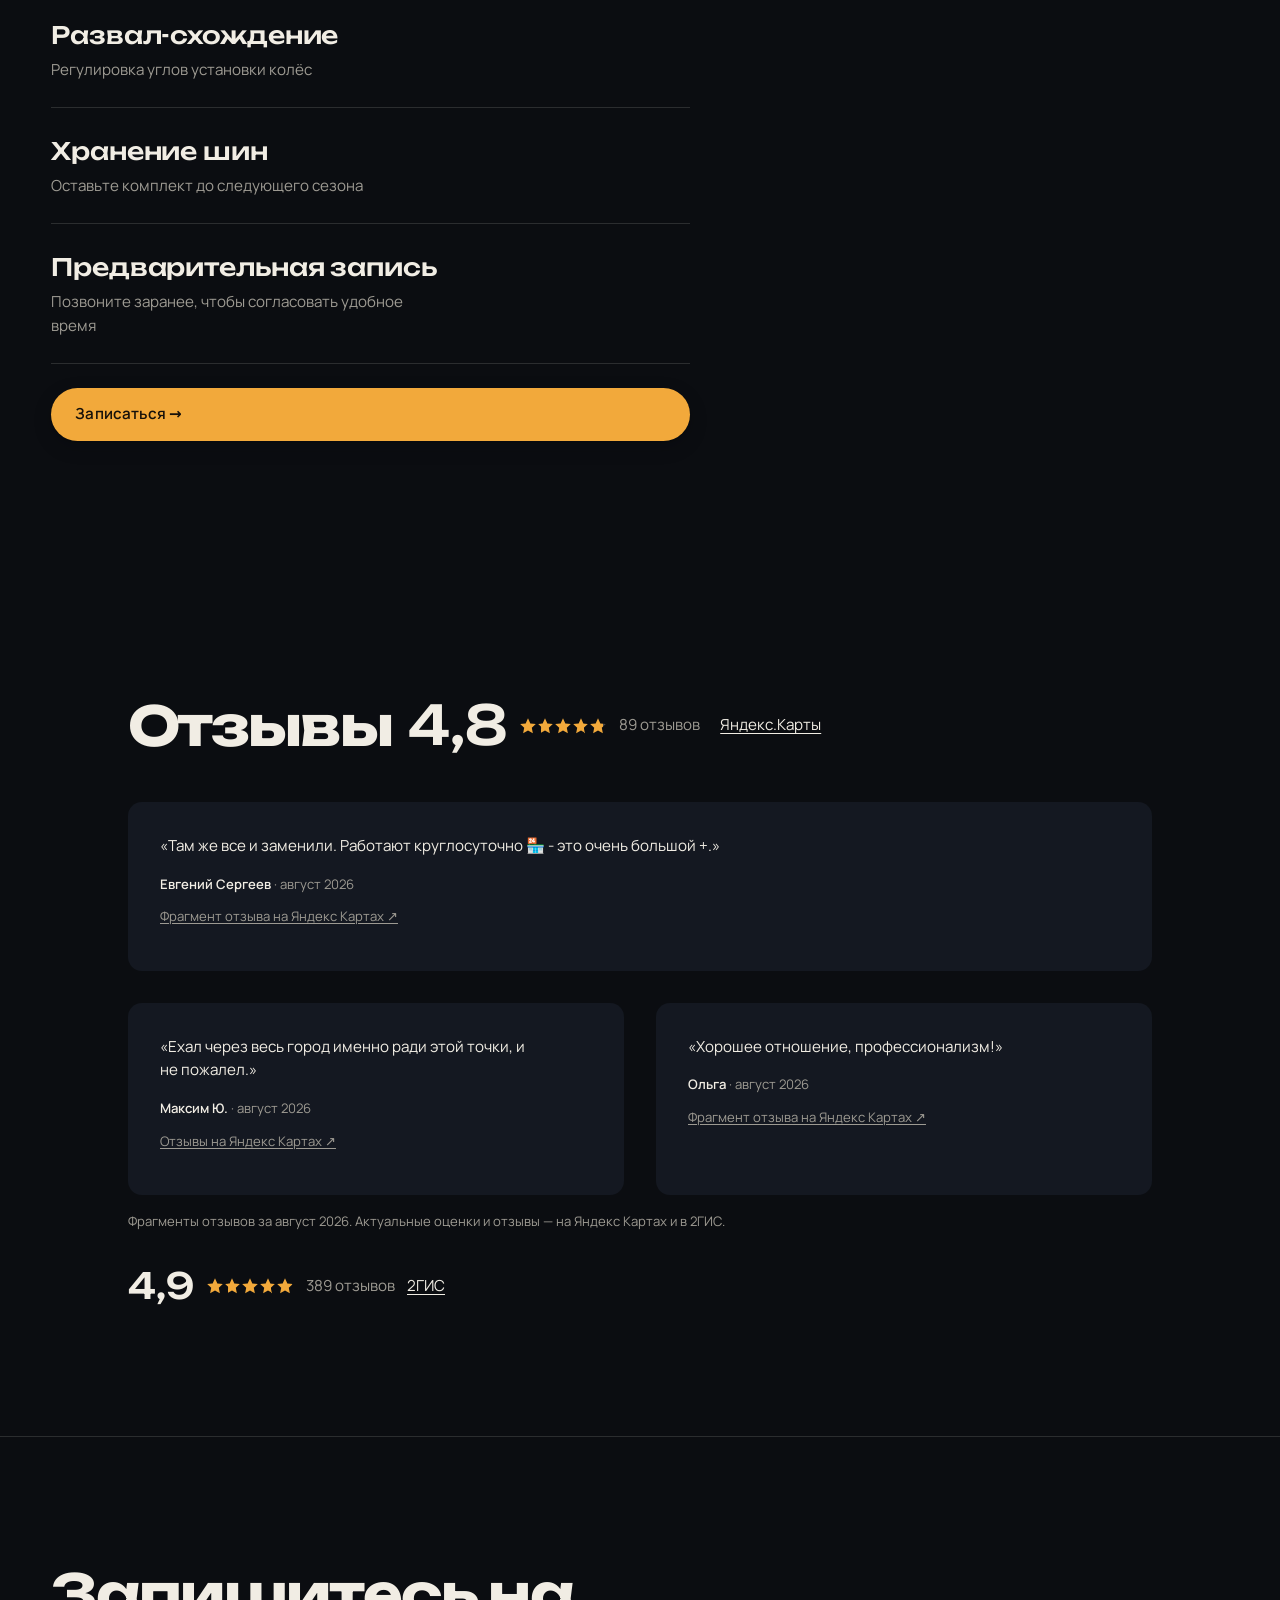
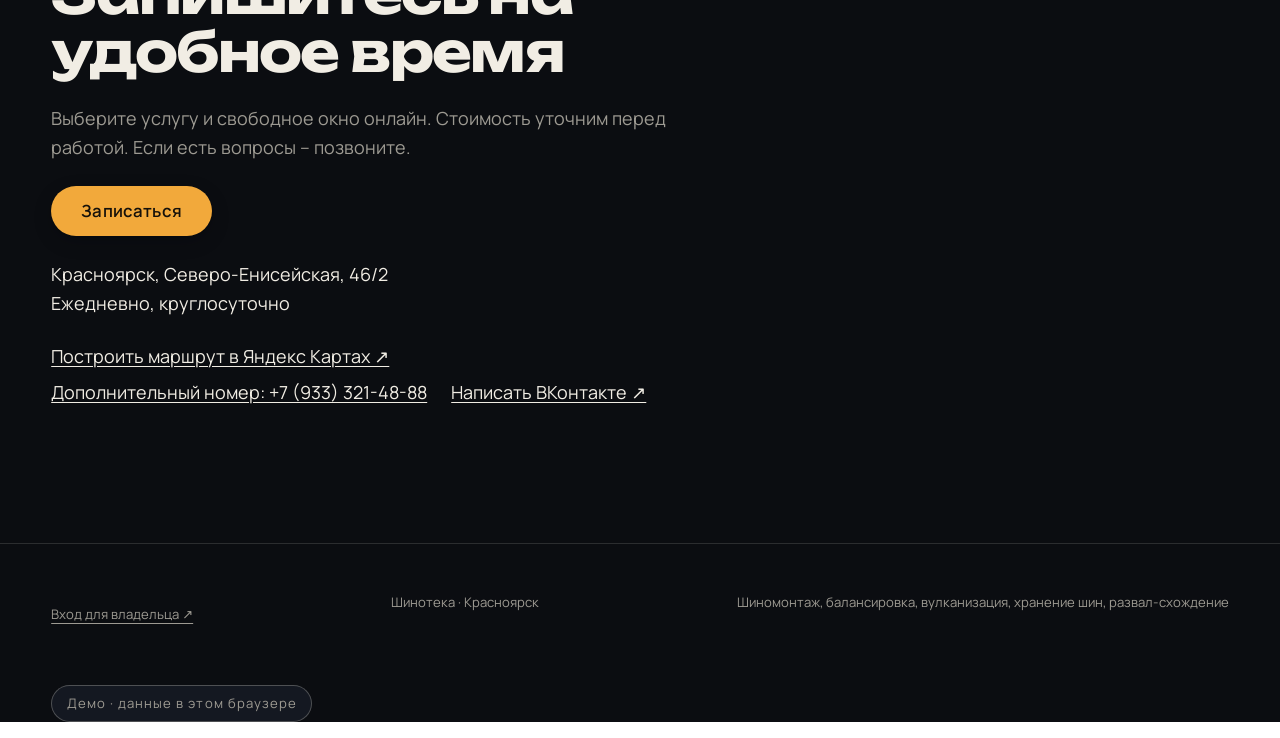
==== commit 3c684cf0: "Контакты Шинотеки сверены по 2ГИС; удалён неподтверждённый WhatsApp" ====
--- a/index.html
+++ b/index.html
@@ -171,8 +171,7 @@
     .bar__right .v-btn:not(.bar__services) { padding-inline: .7rem; }
   }
 </style>
-<script type="application/ld+json">
-{
+<script type="application/ld+json">{
   "@context": "https://schema.org",
   "@type": "AutoRepair",
   "name": "Шинотека",
@@ -183,7 +182,10 @@
     "addressLocality": "Красноярск",
     "addressCountry": "RU"
   },
-  "telephone": ["+7 (933) 321-48-88", "+7 (906) 915-00-00"],
+  "telephone": [
+    "+7 (923) 371-40-00",
+    "+7 (933) 321-48-88"
+  ],
   "openingHours": "Mo-Su 00:00-23:59",
   "aggregateRating": {
     "@type": "AggregateRating",
@@ -191,8 +193,7 @@
     "reviewCount": "89",
     "bestRating": "5"
   }
-}
-</script>
+}</script>
 <link rel="stylesheet" href="booking-shell.css"><meta name="theme-color" content="#0b0d11"></head>
 <body>
 <div class="v-page">
@@ -206,7 +207,7 @@
       <a class="bar__services" href="#uslugi">Услуги ↓</a>
     </div>
     <nav class="bar__right" aria-label="Быстрые ссылки">
-      <a class="bar__tel" href="tel:+79333214888">+7 (933) 321-48-88</a>
+      <a class="bar__tel" href="tel:+79233714000">+7 (923) 371-40-00</a>
       <a class="v-btn v-btn--fill" href="#online-booking" data-open-booking>Записаться</a>
     </nav>
   </header>
@@ -226,9 +227,7 @@
         <h1>Шинотека – круглосуточный шиномонтаж в Красноярске</h1>
         <p class="hero__lede"><a href="https://yandex.ru/maps/org/shinoteka/226914570313/" rel="noopener" target="_blank">Северо-Енисейская, 46/2</a>. Шиномонтаж, балансировка, ремонт и хранение шин. Время выполнения нужной услуги уточните перед приездом.</p>
         <div class="hero__cta">
-          <a class="v-btn v-btn--fill" href="#online-booking" data-open-booking>Записаться</a>
-          <a class="v-btn v-btn--ghost" href="https://wa.me/79069150000?text=%D0%97%D0%B4%D1%80%D0%B0%D0%B2%D1%81%D1%82%D0%B2%D1%83%D0%B9%D1%82%D0%B5!%20%D0%A5%D0%BE%D1%87%D1%83%20%D1%83%D1%82%D0%BE%D1%87%D0%BD%D0%B8%D1%82%D1%8C%20%D1%81%D1%82%D0%BE%D0%B8%D0%BC%D0%BE%D1%81%D1%82%D1%8C%20%D0%B8%20%D0%B7%D0%B0%D0%BF%D0%B8%D1%81%D0%B0%D1%82%D1%8C%D1%81%D1%8F." target="_blank" rel="noopener">WhatsApp</a>
-        </div>
+          <a class="v-btn v-btn--fill" href="#online-booking" data-open-booking>Записаться</a></div>
         <div class="hero__trust">
           <a href="#otzyvy"><strong>4,8 / 5</strong>&nbsp; · Яндекс Карты · 89 отзывов ↓</a>
           <a href="https://yandex.ru/maps/org/shinoteka/226914570313/" target="_blank" rel="noopener">Посмотреть на карте ↗</a>
@@ -243,7 +242,7 @@
       <div class="v-wrap services">
         <div class="v-stack" data-v-in data-v-stagger="60">
           <h2 class="v-display v-display--lg">Услуги</h2>
-          <p class="v-body v-soft">Стоимость уточняйте по телефону или в WhatsApp: назовите нужную услугу, марку автомобиля и диаметр колёс. Условия гарантии уточните при обращении.</p>
+          <p class="v-body v-soft">Стоимость уточняйте по телефону: назовите нужную услугу, марку автомобиля и диаметр колёс. Условия гарантии уточните при обращении.</p>
           <ul class="services__list">
             <li><h3>Шиномонтаж</h3><p>Снятие, установка, перебортировка колёс</p></li>
             <li><h3>Балансировка</h3><p>Балансировка колёс на стенде</p></li>
@@ -303,17 +302,13 @@
       <div class="v-wrap">
         <div class="booking__content">
           <h2 class="v-display v-display--md" id="booking-title">Запишитесь на удобное время</h2>
-          <p class="v-body v-soft">Выберите услугу и свободное окно онлайн. Стоимость уточним перед работой. Если есть вопросы – позвоните или напишите в WhatsApp.</p>
+          <p class="v-body v-soft">Выберите услугу и свободное окно онлайн. Стоимость уточним перед работой. Если есть вопросы – позвоните.</p>
           <div class="hero__cta">
-            <a class="v-btn v-btn--fill" href="#online-booking" data-open-booking>Записаться</a>
-            <a class="v-btn v-btn--ghost" href="https://wa.me/79069150000?text=%D0%97%D0%B4%D1%80%D0%B0%D0%B2%D1%81%D1%82%D0%B2%D1%83%D0%B9%D1%82%D0%B5!%20%D0%A5%D0%BE%D1%87%D1%83%20%D1%83%D1%82%D0%BE%D1%87%D0%BD%D0%B8%D1%82%D1%8C%20%D1%81%D1%82%D0%BE%D0%B8%D0%BC%D0%BE%D1%81%D1%82%D1%8C%20%D0%B8%20%D0%B7%D0%B0%D0%BF%D0%B8%D1%81%D0%B0%D1%82%D1%8C%D1%81%D1%8F." target="_blank" rel="noopener">Написать в WhatsApp</a>
-          </div>
+            <a class="v-btn v-btn--fill" href="#online-booking" data-open-booking>Записаться</a></div>
           <p class="v-body">Красноярск, Северо-Енисейская, 46/2<br>Ежедневно, круглосуточно</p>
           <a href="https://yandex.ru/maps/?rtext=~%D0%9A%D1%80%D0%B0%D1%81%D0%BD%D0%BE%D1%8F%D1%80%D1%81%D0%BA%2C%20%D0%A1%D0%B5%D0%B2%D0%B5%D1%80%D0%BE-%D0%95%D0%BD%D0%B8%D1%81%D0%B5%D0%B9%D1%81%D0%BA%D0%B0%D1%8F%2C%2046%2F2" target="_blank" rel="noopener">Построить маршрут в Яндекс Картах ↗</a>
-          <div class="booking__links">
-            <a href="tel:+79069150000">Второй номер: +7 (906) 915-00-00</a>
-            <a href="https://vk.com/shinoteka24" target="_blank" rel="noopener">Написать ВКонтакте ↗</a>
-          </div>
+          <div class="booking__links"><a href="tel:+79333214888">Дополнительный номер: +7 (933) 321-48-88</a>
+<a href="https://vk.ru/shinoteka24" target="_blank" rel="noopener">Написать ВКонтакте ↗</a></div>
         </div>
       </div>
     </section>
